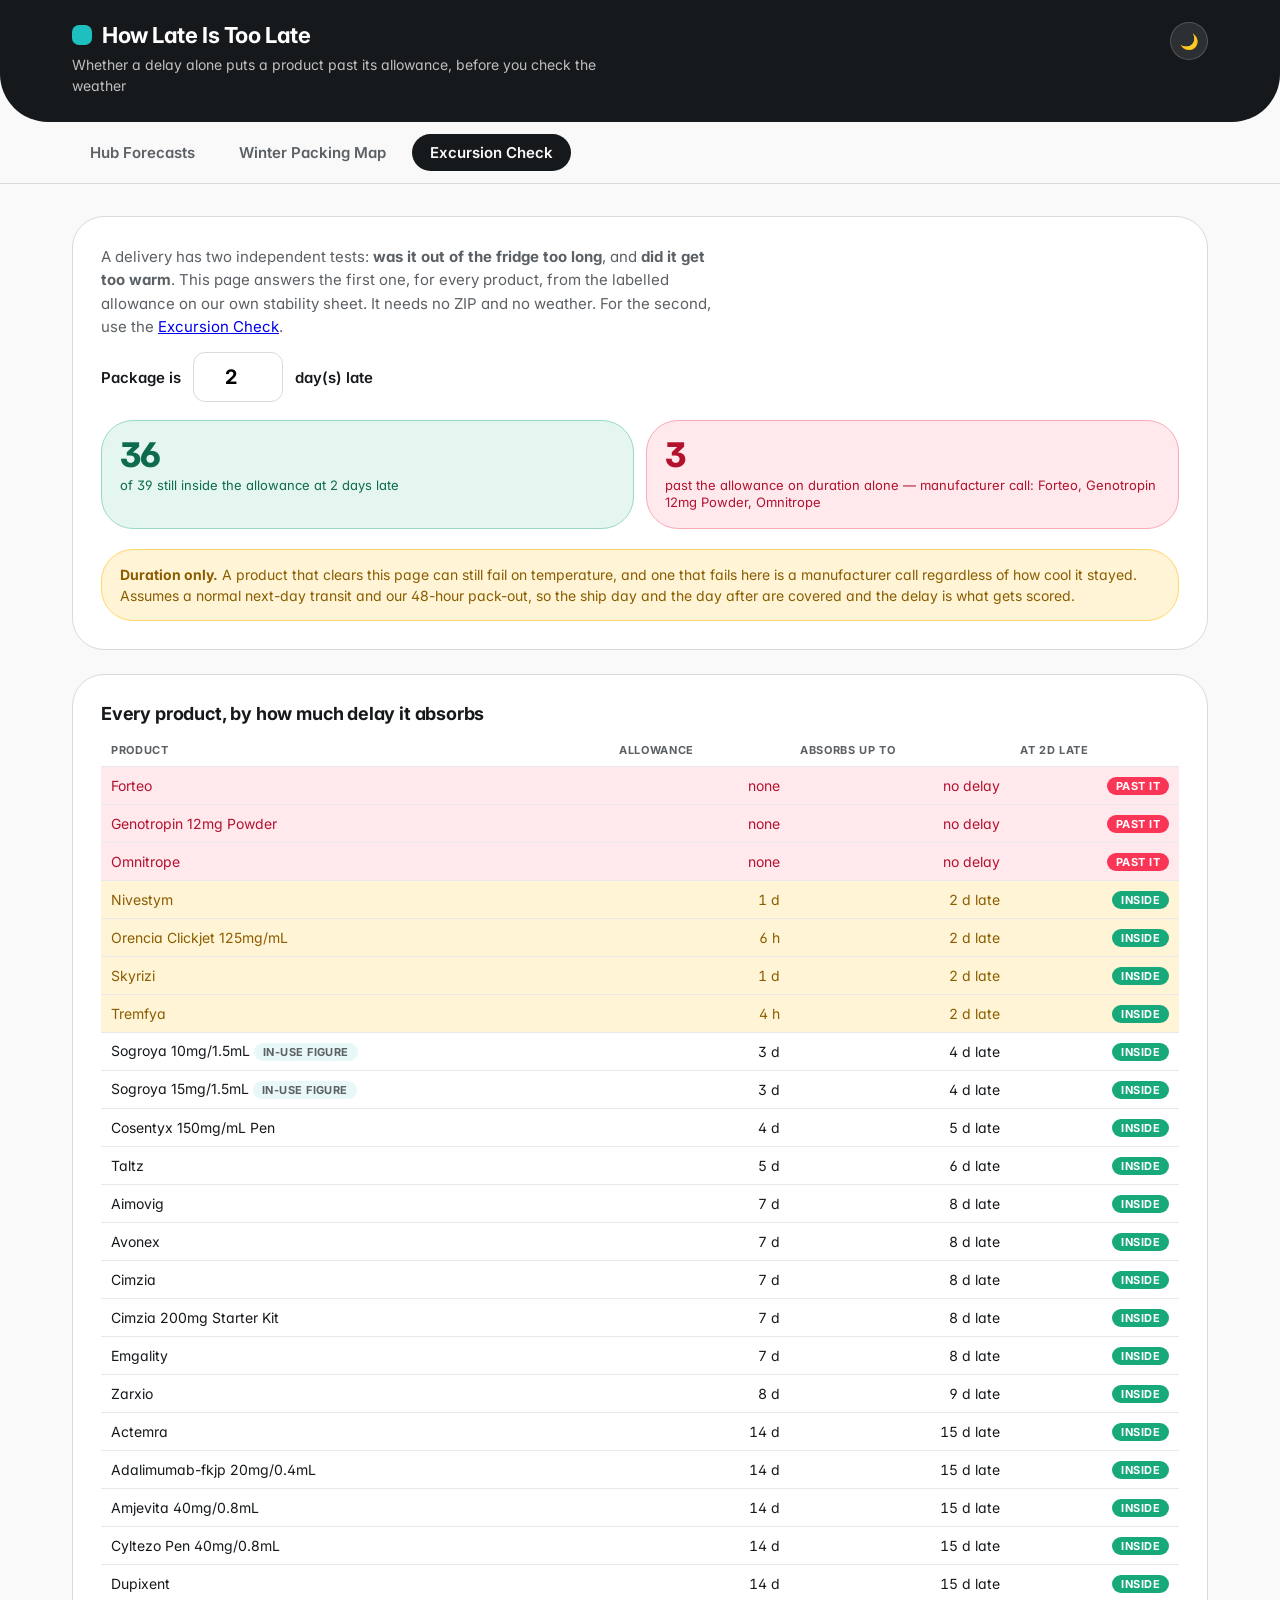
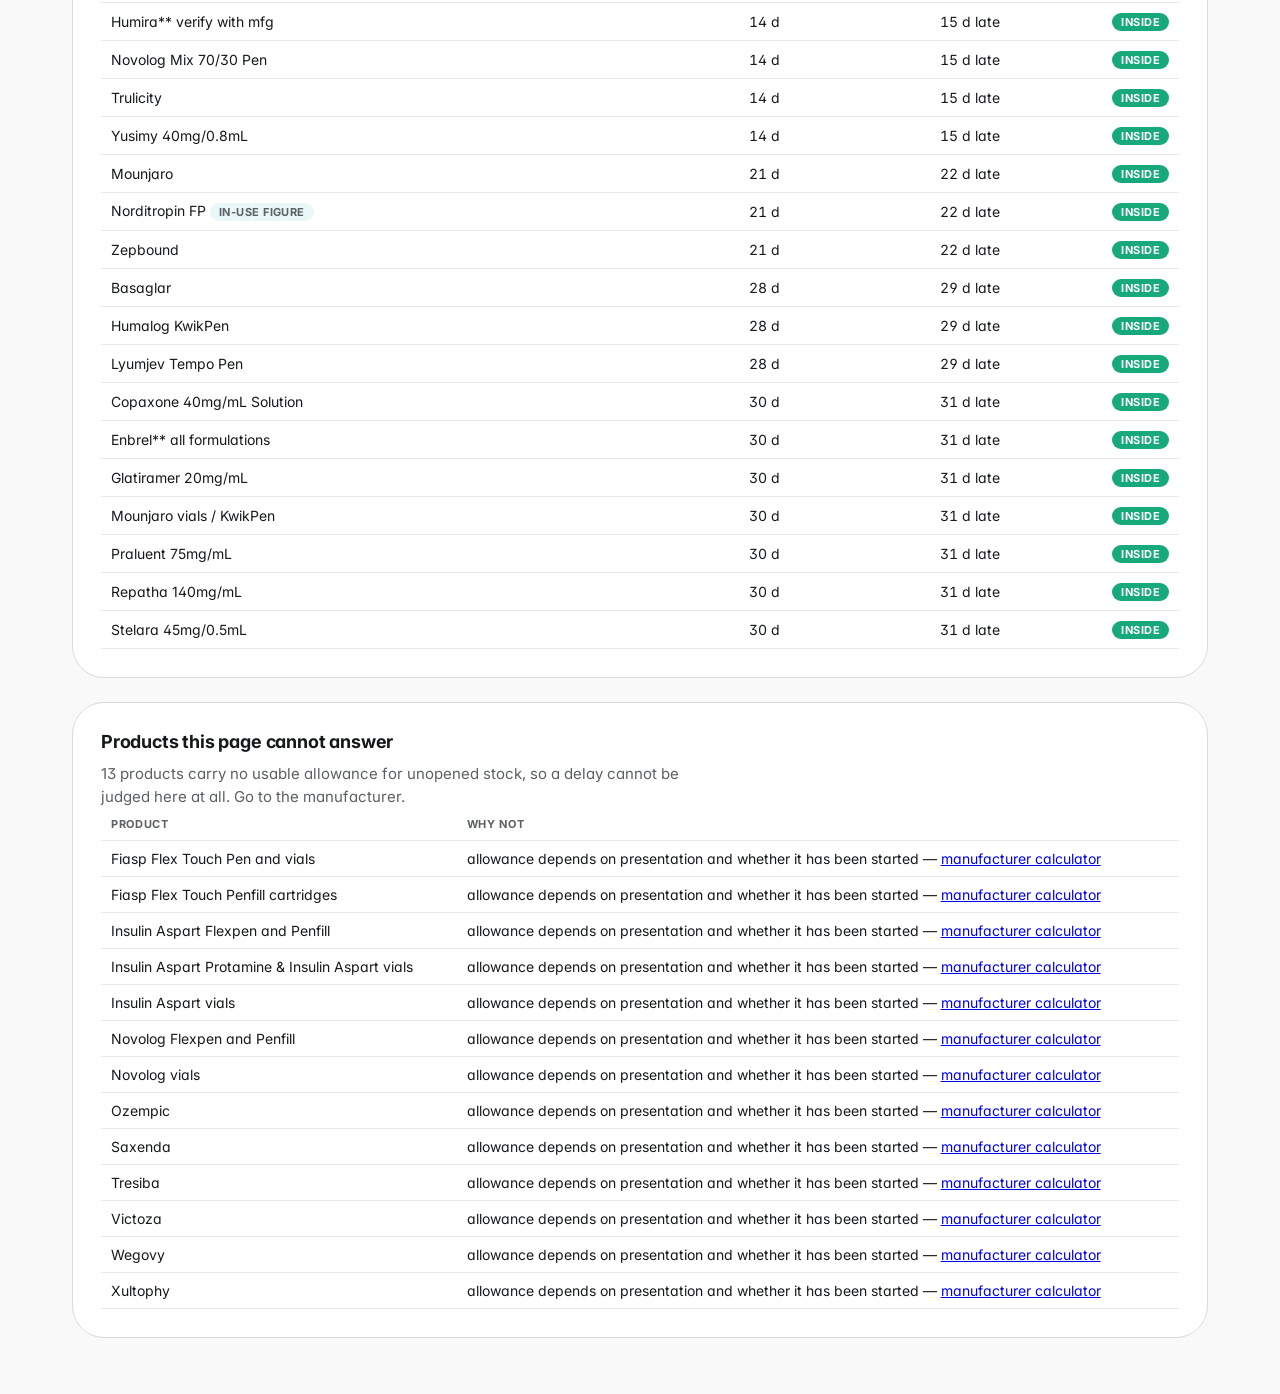
==== delay-guide.html @ e5a57cd9 "Add "How late is too late": the duration half of a delay call A delivery has two independent tests —" ====
<!DOCTYPE html>
<html lang="en">
<head>
  <meta charset="UTF-8" />
  <meta name="viewport" content="width=device-width, initial-scale=1.0" />
  <title>How Late Is Too Late — Prescription Mart</title>
  <link rel="manifest" href="manifest.json" />
  <meta name="theme-color" content="#1B4F8A" />
  <link rel="icon" href="icon.svg" type="image/svg+xml" />
  <link rel="apple-touch-icon" href="icon.svg" />
  <meta name="apple-mobile-web-app-capable" content="yes" />
  <meta name="apple-mobile-web-app-status-bar-style" content="black-translucent" />
  <meta name="apple-mobile-web-app-title" content="Ship Weather" />
  <title>How Late Is Too Late — Prescription Mart</title>
  <link rel="preconnect" href="https://fonts.googleapis.com" />
  <link rel="preconnect" href="https://fonts.gstatic.com" crossorigin />
  <link href="https://fonts.googleapis.com/css2?family=Inter:wght@400;600;700&display=swap" rel="stylesheet" />
  <style>
    /* ---- design tokens -------------------------------------------------
       Palette: Surfshark-derived. Teal = identity, coral = the one primary
       action per view, gold = advisory/urgency. Neutrals carry the rest.
       No drop shadows: elevation comes from surface contrast + hairlines. */
    :root {
      /* brand */
      --teal: #1ebfbf;        /* mark, icons, accents on dark */
      --coral: #fa3556;       /* primary action, highest severity */
      --coral-deep: #d81f3f;
      --gold: #ffc200;        /* advisory / urgency strips */
      --ink: #16191c;
      --abyss: #1e2327;

      --font-sans: 'Inter', ui-sans-serif, system-ui, -apple-system, BlinkMacSystemFont, "Segoe UI", Roboto, sans-serif;

      --bg: #f9f9f9;
      --surface: #ffffff;
      --surface-2: #f1f3f3;
      --inset: #e8f7f8;
      --border: #dadadd;
      --border-2: #e9e9ec;
      --text: #16191c;
      --text-muted: #5b6065;
      --text-faint: #767c81;
      --brand: #0b6e6e;       /* teal dark enough for text/links */
      --brand-strong: #095a5a;
      --header-bg: #16191c;
      --header-fg: #ffffff;
      --header-sub: rgba(255,255,255,.72);
      --on-accent: #ffffff;
      --shadow: none;
      --radius: 12px;         /* buttons, inputs */
      --radius-lg: 32px;      /* cards */
      --radius-panel: 48px;   /* the dark hero panel */
      --radius-pill: 96px;
      /* risk palette, retuned onto coral / gold / teal-green */
      --high-bg: #ffe9ed; --high-fg: #b3122f; --high-bd: #f9aab7; --high-dot: #fa3556;
      --med-bg: #fff4d6;  --med-fg: #8a5d00;  --med-bd: #ffd766;  --med-dot: #ffc200;
      --bl-bg: #fffbe8;   --bl-fg: #7d6a1f;   --bl-bd: #e8d894;   --bl-dot: #e3c84d;
      --low-bg: #e4f6ef;  --low-fg: #0d6b4f;  --low-bd: #9ad9c2;  --low-dot: #18a97b;
      --info-bg: #e8f7f8; --info-fg: #0b6e6e; --info-bd: #a5e0e0;
      /* winter map fills */
      --map-standard: #d7f0e4; --map-pack: #ffd3dc; --map-severe: #fa3556; --map-exception: #ffeeb8;
      --map-dot-pack: #d81f3f; --map-dot-severe: #7d0f22; --map-dot-pocket: #c88a00;
    }
    /* dark theme: follow system unless the user forces light; explicit toggle wins */
    @media (prefers-color-scheme: dark) {
      :root:not([data-theme="light"]) {
        --bg: #121517; --surface: #1e2327; --surface-2: #262c31; --inset: #16282a;
        --border: #333a40; --border-2: #2a3136;
        --text: #eceef0; --text-muted: #a8aeb4; --text-faint: #8d949a;
        --brand: #2fd4d4; --brand-strong: #5fe0e0;
        --header-bg: #0c0e10; --header-fg: #ffffff; --header-sub: rgba(255,255,255,.66);
        --high-bg: #3d1620; --high-fg: #ff9dac; --high-bd: #6e2734; --high-dot: #fa3556;
        --med-bg: #382c12;  --med-fg: #ffd070;  --med-bd: #6b5420; --med-dot: #ffc200;
        --bl-bg: #32301a;   --bl-fg: #e5d38a;   --bl-bd: #5d5527;  --bl-dot: #e3c84d;
        --low-bg: #10302a;  --low-fg: #7fd9b8;  --low-bd: #245349; --low-dot: #18a97b;
        --info-bg: #10292b; --info-fg: #7fdcdc; --info-bd: #27545a;
        --map-standard: #1b4438; --map-pack: #5a1f2b; --map-severe: #c9203f; --map-exception: #4a3c14;
        --map-dot-pack: #fa3556; --map-dot-severe: #ff8fa1; --map-dot-pocket: #ffc200;
      }
    }
    :root[data-theme="dark"] {
      --bg: #121517; --surface: #1e2327; --surface-2: #262c31; --inset: #16282a;
      --border: #333a40; --border-2: #2a3136;
      --text: #eceef0; --text-muted: #a8aeb4; --text-faint: #8d949a;
      --brand: #2fd4d4; --brand-strong: #5fe0e0;
      --header-bg: #0c0e10; --header-fg: #ffffff; --header-sub: rgba(255,255,255,.66);
      --high-bg: #3d1620; --high-fg: #ff9dac; --high-bd: #6e2734; --high-dot: #fa3556;
      --med-bg: #382c12;  --med-fg: #ffd070;  --med-bd: #6b5420; --med-dot: #ffc200;
      --bl-bg: #32301a;   --bl-fg: #e5d38a;   --bl-bd: #5d5527;  --bl-dot: #e3c84d;
      --low-bg: #10302a;  --low-fg: #7fd9b8;  --low-bd: #245349; --low-dot: #18a97b;
      --info-bg: #10292b; --info-fg: #7fdcdc; --info-bd: #27545a;
      --map-standard: #1b4438; --map-pack: #5a1f2b; --map-severe: #c9203f; --map-exception: #4a3c14;
      --map-dot-pack: #fa3556; --map-dot-severe: #ff8fa1; --map-dot-pocket: #ffc200;
    }

    * { box-sizing: border-box; margin: 0; padding: 0; }
    body { font-family: -apple-system, BlinkMacSystemFont, "Segoe UI", sans-serif; background: var(--bg); color: var(--text); min-height: 100vh; -webkit-font-smoothing: antialiased; transition: background .2s, color .2s; }
    .header { background: var(--header-bg); color: var(--header-fg); padding: 1.1rem 2rem; display: flex; align-items: center; justify-content: space-between; flex-wrap: wrap; gap: 8px; }
    .header .h1 { font-size: 18px; font-weight: 600; letter-spacing: -.01em; }
    .header .sub { font-size: 13px; opacity: 0.78; margin-top: 2px; }
    .header-right { display: flex; align-items: center; gap: 14px; }
    .header .updated { font-size: 12px; opacity: 0.72; }
    .theme-toggle { background: rgba(255,255,255,.12); border: 1px solid rgba(255,255,255,.22); color: var(--header-fg); width: 34px; height: 34px; border-radius: 8px; cursor: pointer; font-size: 15px; line-height: 1; display: inline-flex; align-items: center; justify-content: center; }
    .theme-toggle:hover { background: rgba(255,255,255,.2); }
    .today-banner { background: var(--surface); border-bottom: 1px solid var(--border); padding: 1.25rem 2rem; text-align: center; }
    .today-day { font-size: 32px; font-weight: 650; color: var(--brand); line-height: 1.1; letter-spacing: -.02em; }
    .today-date { font-size: 15px; color: var(--text-muted); margin-top: 3px; }
    .tabs { background: var(--surface); border-bottom: 1px solid var(--border); padding: 0 2rem; }
    .tabs-inner { max-width: 1100px; margin: 0 auto; display: flex; gap: 4px; }
    .tab { padding: 13px 18px; font-size: 14px; font-weight: 500; color: var(--text-muted); border-bottom: 3px solid transparent; text-decoration: none; }
    .tab:hover { color: var(--text); }
    .tab.active { color: var(--brand); border-bottom-color: var(--brand); }
    .container { max-width: 1100px; margin: 0 auto; padding: 1.5rem; }
    .card { background: var(--surface); border: 1px solid var(--border); border-radius: var(--radius-lg); padding: 1.25rem; margin-bottom: 1.5rem; box-shadow: var(--shadow); }
    
    .grid-2 { display: grid; grid-template-columns: 1fr 1fr; gap: 16px; }
    @media (max-width: 800px) { .grid-2 { grid-template-columns: 1fr; } }
    label.lbl { display: block; font-size: 12px; font-weight: 600; color: var(--text-muted); margin: 10px 0 4px; }
    select, input[type=text], input[type=date] { width: 100%; padding: 9px 12px; font-size: 14px; border: 1px solid var(--border); border-radius: 8px; background: var(--surface); color: var(--text); }
    .btn { background: var(--surface); border: 1px solid var(--border); border-radius: 8px; padding: 9px 16px; font-size: 13px; cursor: pointer; color: var(--text); display: inline-flex; align-items: center; gap: 6px; }
    .btn:hover { background: var(--surface-2); }
    .btn-primary { background: var(--brand); color: var(--on-accent); border-color: var(--brand); }
    .btn-primary:hover { background: var(--brand-strong); }
    .section-label { font-size: 11px; font-weight: 600; color: var(--text-faint); text-transform: uppercase; letter-spacing: 0.06em; margin-bottom: 12px; }
    .drug-facts { display: grid; grid-template-columns: 1fr 1fr; gap: 10px 16px; margin-top: 12px; font-size: 13px; }
    .drug-facts .k { font-size: 11px; color: var(--text-faint); text-transform: uppercase; letter-spacing: .05em; }
    .drug-facts .v { font-weight: 600; margin-top: 2px; }
    .note { font-size: 12px; color: var(--text-muted); line-height: 1.5; }
    .banner { border-radius: var(--radius); padding: 10px 14px; font-size: 13px; margin-bottom: 12px; border: 1px solid var(--border); }
    .banner.warn { background: #FFF3D6; border-color: #FFCC80; color: #7A4B00; }
    .banner.bad { background: #FFCDD2; border-color: #EF9A9A; color: #7F0000; }
    .banner.ok { background: #DCEDC8; border-color: #C5E1A5; color: #33691E; }
    .banner.info { background: var(--surface-2); color: var(--text-muted); }
    .verdict { font-size: 20px; font-weight: 700; letter-spacing: -.01em; margin-bottom: 4px; }
    table.days { width: 100%; border-collapse: collapse; font-size: 13px; margin-top: 12px; }
    table.days th, table.days td { text-align: left; padding: 8px 10px; border-bottom: 1px solid var(--border-2); }
    table.days th { font-size: 11px; color: var(--text-faint); text-transform: uppercase; letter-spacing: .05em; font-weight: 600; }
    td.hot { color: #B71C1C; font-weight: 600; }
    td.cold { color: #0D47A1; font-weight: 600; }
    .status { font-size: 13px; color: var(--text-muted); margin-top: 8px; min-height: 18px; }
    .chip { display: inline-block; margin: 2px 2px 0 0; padding: 2px 9px; border-radius: 999px; border: 1px solid var(--border); background: var(--surface); color: var(--brand); font-size: 12px; cursor: pointer; }
    .chip:hover { background: var(--surface-2); }
    .copy-status { font-size: 12px; color: var(--low-fg); margin-top: 8px; height: 16px; }
    .pack-btns { display: grid; grid-template-columns: repeat(2, 1fr); gap: 8px; margin-top: 6px; }
    .pack-btn { text-align: left; padding: 12px 14px; border: 2px solid var(--border); border-radius: 10px; background: var(--surface); color: var(--text); cursor: pointer; font-size: 14px; line-height: 1.3; }
    .pack-btn .sub { display: block; font-size: 12px; color: var(--text-muted); margin-top: 2px; }
    .pack-btn:hover { background: var(--surface-2); }
    .pack-btn.active { border-color: var(--brand); background: var(--info-bg, var(--surface-2)); }
    .flag-row { display: flex; align-items: flex-start; gap: 8px; margin-top: 12px; font-size: 13px; }
    .flag-row input { margin-top: 3px; width: auto; }
    .verdict-card { border-radius: var(--radius-lg); padding: 20px 22px; border: 1px solid var(--border); }
    .verdict-card.ok { background: #DCEDC8; border-color: #C5E1A5; color: #1B5E20; }
    .verdict-card.call { background: #FFF3D6; border-color: #FFCC80; color: #7A4B00; }
    .verdict-card.replace { background: #FFCDD2; border-color: #EF9A9A; color: #7F0000; }
    .verdict-card.wait { background: var(--surface-2); color: var(--text-muted); }
    .verdict-big { font-size: 28px; font-weight: 800; letter-spacing: -.02em; line-height: 1.1; }
    .verdict-why { font-size: 15px; margin-top: 8px; line-height: 1.45; }
    .verdict-tell { font-size: 14px; margin-top: 12px; padding-top: 10px; border-top: 1px solid rgba(0,0,0,.12); }
    .verdict-tell b { text-transform: uppercase; font-size: 11px; letter-spacing: .06em; opacity: .8; display: block; margin-bottom: 2px; }
    .verdict-list { margin: 4px 0 0; padding-left: 18px; font-size: 14px; }
    .verdict-list li { margin: 5px 0; line-height: 1.4; }
    .verdict-list li strong { font-weight: 700; }
    .lean { display: inline-block; font-size: 11px; font-weight: 700; letter-spacing: .04em; text-transform: uppercase; padding: 1px 7px; border-radius: 999px; margin-left: 4px; vertical-align: 1px; white-space: nowrap; }
    .lean.keep { background: #C5E1A5; color: #1B5E20; }
    .lean.replace { background: #EF9A9A; color: #7F0000; }
    details.more { margin-top: 12px; }
    details.more summary { cursor: pointer; font-size: 13px; color: var(--brand); }
    .allow-line { font-size: 14px; margin-top: 10px; line-height: 1.4; }
    .allow-line b { font-weight: 700; }

    .basis h2 { font-size: 17px; margin: 26px 0 8px; letter-spacing: -.01em; }
    .basis h2:first-child { margin-top: 0; }
    .basis p, .basis li { font-size: 14px; line-height: 1.5; }
    .basis ul { padding-left: 20px; margin: 6px 0; }
    .basis li { margin: 5px 0; }
    .basis .rule { font-size: 15px; line-height: 1.6; border-left: 5px solid var(--teal); padding: 16px 20px; background: var(--surface-2); border-radius: 0 var(--radius-lg) var(--radius-lg) 0; margin: 12px 0; }
    .basis .rule b.t { display: block; font-size: 14px; margin-bottom: 4px; }
    .basis .ref { font-size: 13px; color: var(--text-muted); }
    .basis a { color: var(--brand); }
    .basis .ref a { color: var(--brand); }
    .basis .caveat { background: var(--med-bg); border: 1px solid var(--med-bd); color: var(--med-fg); border-radius: var(--radius); padding: 10px 14px; font-size: 13px; }
    .basis ol.refs { padding-left: 22px; }
    .basis ol.refs li { font-size: 13px; margin: 7px 0; }
    .basis .tag { display: inline-block; font-size: 11px; font-weight: 700; letter-spacing: .05em; text-transform: uppercase; padding: 1px 6px; border-radius: 999px; background: var(--inset); color: var(--text-muted); margin-left: 4px; vertical-align: 1px; }
    .basis table { width: 100%; border-collapse: collapse; font-size: 13px; }
    .basis th, .basis td { text-align: left; padding: 7px 8px; border-bottom: 1px solid var(--border-2); vertical-align: top; }
    .basis th { font-size: 11px; text-transform: uppercase; letter-spacing: .05em; color: var(--text-muted); }

    /* ---- component layer ------------------------------------------------
       Inter throughout, dark rounded hero panel, pill nav, 32px cards with
       hairline borders and no shadow, 12px buttons with a single coral CTA. */
    body { font-family: var(--font-sans); font-feature-settings: "cv11", "ss01"; }

    /* header + day banner read as one full-bleed dark panel */
    .header { padding: 22px 32px 14px; align-items: flex-start; }
    .header .h1 { font-size: 22px; font-weight: 700; letter-spacing: -.02em; display: flex; align-items: center; gap: 10px; }
    .header .h1::before { content: ''; width: 20px; height: 20px; border-radius: 7px; background: var(--teal); flex: none; }
    .header .sub { font-size: 14px; line-height: 1.5; color: var(--header-sub); opacity: 1; margin-top: 6px; max-width: 64ch; }
    .header .updated { font-size: 13px; color: var(--header-sub); opacity: 1; }
    .header-right { gap: 12px; }
    .header--solo { border-radius: 0 0 var(--radius-panel) var(--radius-panel); padding-bottom: 26px; }
    .theme-toggle { width: 38px; height: 38px; border-radius: var(--radius-pill); background: rgba(255,255,255,.1); border-color: rgba(255,255,255,.18); }

    .today-banner { background: var(--header-bg); border-bottom: none; text-align: left;
      padding: 2px 32px 26px; border-radius: 0 0 var(--radius-panel) var(--radius-panel); }
    .today-day { font-size: 44px; font-weight: 700; letter-spacing: -1.2px; line-height: 1.07; color: var(--teal); }
    .today-date { font-size: 16px; color: var(--header-sub); margin-top: 2px; }

    /* pill navigation on the canvas */
    .tabs { background: transparent; border-bottom: 1px solid var(--border); padding: 0 32px; }
    .tabs-inner { gap: 8px; padding: 12px 0; }
    .tab { border-bottom: none; border-radius: var(--radius-pill); padding: 9px 18px; font-size: 15px; font-weight: 600; }
    .tab:hover { background: var(--surface-2); color: var(--text); }
    .tab.active { background: var(--text); color: var(--bg); }

    /* one 1200px grid: the dark panel is full-bleed but its content lines up
       with the tabs and the cards below it at every viewport width */
    :root { --page-max: 1200px; --gutter: 32px; }
    .header, .today-banner, .tabs { padding-left: max(var(--gutter), calc((100% - var(--page-max)) / 2 + var(--gutter)));
      padding-right: max(var(--gutter), calc((100% - var(--page-max)) / 2 + var(--gutter))); }
    .container { max-width: var(--page-max); padding: var(--gutter); }
    .tabs-inner { max-width: none; }

    /* surfaces: contrast + hairline, never shadow */
    .card { border-radius: var(--radius-lg); padding: 28px; box-shadow: none; }
    .card--muted { background: var(--surface-2); }
    .hero { border-radius: var(--radius-lg); padding: 28px 32px; box-shadow: none; border-left-width: 6px; }
    .hero-eyebrow { font-size: 12px; letter-spacing: .08em; }
    .rec-action { font-size: 32px; font-weight: 700; letter-spacing: -.02em; line-height: 1.2; }
    .rec-text { font-size: 15px; line-height: 1.7; }
    .card-title { font-size: 17px; font-weight: 700; letter-spacing: -.01em; }
    .card-sub, .section-label { font-size: 12px; }
    .section-label { letter-spacing: .08em; }

    /* buttons: dark fill by default, exactly one coral CTA per view */
    .btn { border-radius: var(--radius); padding: 12px 22px; font-size: 15px; font-weight: 600; }
    .btn:hover { background: var(--surface-2); }
    .btn-primary { background: var(--text); color: var(--bg); border-color: var(--text); }
    .btn-primary:hover { background: var(--text); opacity: .88; }
    .btn-cta { background: var(--coral); color: #fff; border-color: var(--coral); }
    .btn-cta:hover { background: var(--coral-deep); border-color: var(--coral-deep); }

    .badge { border-radius: var(--radius-pill); padding: 5px 14px; font-size: 13px; font-weight: 600; }
    .alert-bar { border-radius: var(--radius-lg); padding: 14px 22px; font-size: 15px; }

    input, select, textarea { border-radius: var(--radius); border: 1px solid var(--border); font-family: inherit; font-size: 16px; }
    input:not([type=checkbox]), select { padding: 12px 14px; }
    input:focus, select:focus, textarea:focus { outline: 2px solid var(--brand); outline-offset: 1px; border-color: var(--brand); }

    @media (max-width: 600px) {
      .header { padding: 18px 20px 12px; }
      .header--solo { padding-bottom: 22px; }
      .today-banner { padding: 2px 20px 22px; border-radius: 0 0 var(--radius-lg) var(--radius-lg); }
      .header--solo { border-radius: 0 0 var(--radius-lg) var(--radius-lg); }
      .today-day { font-size: 32px; letter-spacing: -.8px; }
      :root { --gutter: 20px; }
      .container { padding: 20px; }
      .card { padding: 20px; }
      .hero { padding: 22px 20px; }
      .rec-action { font-size: 26px; }
      .basis .rule { padding: 14px 16px; }
      .basis h2 { font-size: 19px; }
    }

    .dg h2 { font-size: 18px; margin: 28px 0 10px; letter-spacing: -.01em; }
    .dg h2:first-child { margin-top: 0; }
    .dg p, .dg li { font-size: 15px; line-height: 1.55; }
    .dg .lede { color: var(--text-muted); max-width: 70ch; }
    .ask { display: flex; align-items: center; gap: 12px; flex-wrap: wrap; margin: 4px 0 18px; }
    .ask label { font-size: 15px; font-weight: 600; }
    .ask input { width: 90px; font-size: 20px; font-weight: 700; text-align: center; }
    .tally { display: grid; grid-template-columns: 1fr 1fr; gap: 12px; margin-bottom: 20px; }
    .tally > div { border-radius: var(--radius-lg); padding: 16px 18px; border: 1px solid var(--border); }
    .tally .n { font-size: 34px; font-weight: 800; line-height: 1.05; letter-spacing: -.02em; }
    .tally .lbl { font-size: 13px; margin-top: 4px; line-height: 1.35; }
    .tally .good { background: var(--low-bg); border-color: var(--low-bd); color: var(--low-fg); }
    .tally .bad  { background: var(--high-bg); border-color: var(--high-bd); color: var(--high-fg); }
    .dg table { width: 100%; border-collapse: collapse; font-size: 14px; }
    .dg th, .dg td { text-align: left; padding: 9px 10px; border-bottom: 1px solid var(--border-2); }
    .dg th { font-size: 11px; text-transform: uppercase; letter-spacing: .06em; color: var(--text-muted); font-weight: 700; }
    .dg td.num { text-align: right; font-variant-numeric: tabular-nums; white-space: nowrap; }
    .dg tr.over td { background: var(--high-bg); color: var(--high-fg); }
    .dg tr.edge td { background: var(--med-bg); color: var(--med-fg); }
    .pill { display: inline-block; font-size: 11px; font-weight: 700; text-transform: uppercase; letter-spacing: .04em;
      padding: 2px 9px; border-radius: var(--radius-pill); }
    .pill.no { background: var(--coral); color: #fff; }
    .pill.ok { background: var(--low-dot); color: #fff; }
    .pill.na { background: var(--inset); color: var(--text-muted); }
    .dg .caveat { background: var(--med-bg); border: 1px solid var(--med-bd); color: var(--med-fg);
      border-radius: var(--radius-lg); padding: 14px 18px; font-size: 14px; line-height: 1.5; }
    @media (max-width: 600px) { .tally { grid-template-columns: 1fr; } .dg th, .dg td { padding: 8px 6px; font-size: 13px; } }
  </style>
  <script>
    (function(){ try { var t = localStorage.getItem('theme'); if (t === 'dark' || t === 'light') document.documentElement.setAttribute('data-theme', t); } catch(e){} })();
  </script>
</head>
<body>

<div class="header header--solo">
  <div>
    <div class="h1">How Late Is Too Late</div>
    <div class="sub">Whether a delay alone puts a product past its allowance, before you check the weather</div>
  </div>
  <div class="header-right">
    <button class="theme-toggle" id="theme-toggle" onclick="toggleTheme()" title="Toggle light/dark" aria-label="Toggle light/dark theme">&#127769;</button>
  </div>
</div>

<div class="tabs">
  <div class="tabs-inner">
    <a href="index.html" class="tab">Hub Forecasts</a>
    <a href="winter-pack.html" class="tab">Winter Packing Map</a>
    <a href="excursion.html" class="tab active">Excursion Check</a>
  </div>
</div>

<div class="container dg">

  <div class="card">
    <p class="lede" style="margin-bottom:14px;">A delivery has two independent tests: <strong>was it out of the fridge
    too long</strong>, and <strong>did it get too warm</strong>. This page answers the first one, for every product,
    from the labelled allowance on our own stability sheet. It needs no ZIP and no weather.
    For the second, use the <a href="excursion.html">Excursion Check</a>.</p>

    <div class="ask">
      <label for="late">Package is</label>
      <input id="late" type="number" min="0" max="60" value="2" oninput="render()" />
      <label for="late">day(s) late</label>
    </div>

    <div class="tally">
      <div class="good"><div class="n" id="n-ok">—</div><div class="lbl" id="l-ok">still inside the allowance on duration</div></div>
      <div class="bad"><div class="n" id="n-bad">—</div><div class="lbl" id="l-bad">past the allowance on duration alone</div></div>
    </div>

    <div class="caveat"><strong>Duration only.</strong> A product that clears this page can still fail on
    temperature, and one that fails here is a manufacturer call regardless of how cool it stayed. Assumes a
    normal next-day transit and our 48-hour pack-out, so the ship day and the day after are covered and the
    delay is what gets scored.</div>
  </div>

  <div class="card" style="margin-top:16px;">
    <h2>Every product, by how much delay it absorbs</h2>
    <table id="tbl"><tbody></tbody></table>
  </div>

  <div class="card" style="margin-top:16px;">
    <h2>Products this page cannot answer</h2>
    <p class="lede" id="unknown-note"></p>
    <table id="tbl-unknown"><tbody></tbody></table>
  </div>

</div>

<script>
const PACKOUT_RATING_HOURS = 48;
// Next-day air, so a package N days late spends N+1 days in transit. The
// pack-out covers the ship day and the day after, leaving N-1 days scored
// against the allowance. It is inside the allowance while N-1 <= allowance,
// i.e. up to allowance + 1 days late.
const NORMAL_TRANSIT_DAYS = 1;
function allowanceDays(d) {
  const h = d.allowanceHours;
  return h == null ? null : Math.max(1, Math.ceil(h / 24));
}
function maxDaysLate(d) {
  if (d.noExcursion) return 0;
  const a = allowanceDays(d);
  return a == null ? null : a + 1;
}
function allowanceLabel(d) {
  if (d.noExcursion) return 'none';
  const h = d.allowanceHours;
  if (h == null) return '—';
  return h < 24 ? h + ' h' : Math.round(h / 24) + ' d';
}
let DRUGS = [];

function render() {
  const late = Math.max(0, parseInt(document.getElementById('late').value, 10) || 0);
  const known = DRUGS.filter(d => d.refrigerated !== false && maxDaysLate(d) !== null);
  const unknown = DRUGS.filter(d => d.refrigerated !== false && maxDaysLate(d) === null);

  const bad = known.filter(d => late > maxDaysLate(d));
  const ok = known.filter(d => late <= maxDaysLate(d));
  document.getElementById('n-ok').textContent = ok.length;
  document.getElementById('n-bad').textContent = bad.length;
  document.getElementById('l-ok').textContent = `of ${known.length} still inside the allowance at ${late} day${late === 1 ? '' : 's'} late`;
  document.getElementById('l-bad').textContent = bad.length
    ? `past the allowance on duration alone — manufacturer call: ${bad.map(d => d.name.replace(/\*\*.*$/, '')).join(', ')}`
    : `past the allowance on duration alone`;

  const rows = known.slice().sort((a, b) => maxDaysLate(a) - maxDaysLate(b) || a.name.localeCompare(b.name));
  let html = '<tr><th>Product</th><th class="num">Allowance</th><th class="num">Absorbs up to</th><th class="num">At ' + late + 'd late</th></tr>';
  rows.forEach(d => {
    const m = maxDaysLate(d);
    const over = late > m;
    const cls = over ? 'over' : (m - late <= 1 ? 'edge' : '');
    html += `<tr class="${cls}"><td>${d.name}${d.inUseAllowance ? ' <span class="pill na">in-use figure</span>' : ''}</td>`
      + `<td class="num">${allowanceLabel(d)}</td>`
      + `<td class="num">${m === 0 ? 'no delay' : m + ' d late'}</td>`
      + `<td class="num"><span class="pill ${over ? 'no' : 'ok'}">${over ? 'past it' : 'inside'}</span></td></tr>`;
  });
  document.getElementById('tbl').innerHTML = html;

  document.getElementById('unknown-note').textContent = unknown.length
    ? `${unknown.length} products carry no usable allowance for unopened stock, so a delay cannot be judged here at all. Go to the manufacturer.`
    : 'None.';
  let uh = '<tr><th>Product</th><th>Why not</th></tr>';
  unknown.forEach(d => {
    uh += `<tr><td>${d.name}</td><td>${d.calculatorUrl
      ? `allowance depends on presentation and whether it has been started — <a href="${d.calculatorUrl}" target="_blank" rel="noopener">manufacturer calculator</a>`
      : 'no allowance duration on the sheet'}</td></tr>`;
  });
  document.getElementById('tbl-unknown').innerHTML = uh;
}

(async function boot() {
  try { const r = await fetch('data/drugs.json?_=' + Date.now()); DRUGS = await r.json(); }
  catch (e) { DRUGS = []; }
  DRUGS.sort((a, b) => a.name.localeCompare(b.name));
  render();
})();

function currentTheme() { const f = document.documentElement.getAttribute('data-theme'); if (f) return f; return (window.matchMedia && window.matchMedia('(prefers-color-scheme: dark)').matches) ? 'dark' : 'light'; }
function syncThemeIcon() { const b = document.getElementById('theme-toggle'); if (b) b.textContent = currentTheme() === 'dark' ? '\u2600\ufe0f' : '\ud83c\udf19'; }
function toggleTheme() { const n = currentTheme() === 'dark' ? 'light' : 'dark'; document.documentElement.setAttribute('data-theme', n); try { localStorage.setItem('theme', n); } catch(e) {} syncThemeIcon(); }
syncThemeIcon();
</script>
</body>
</html>
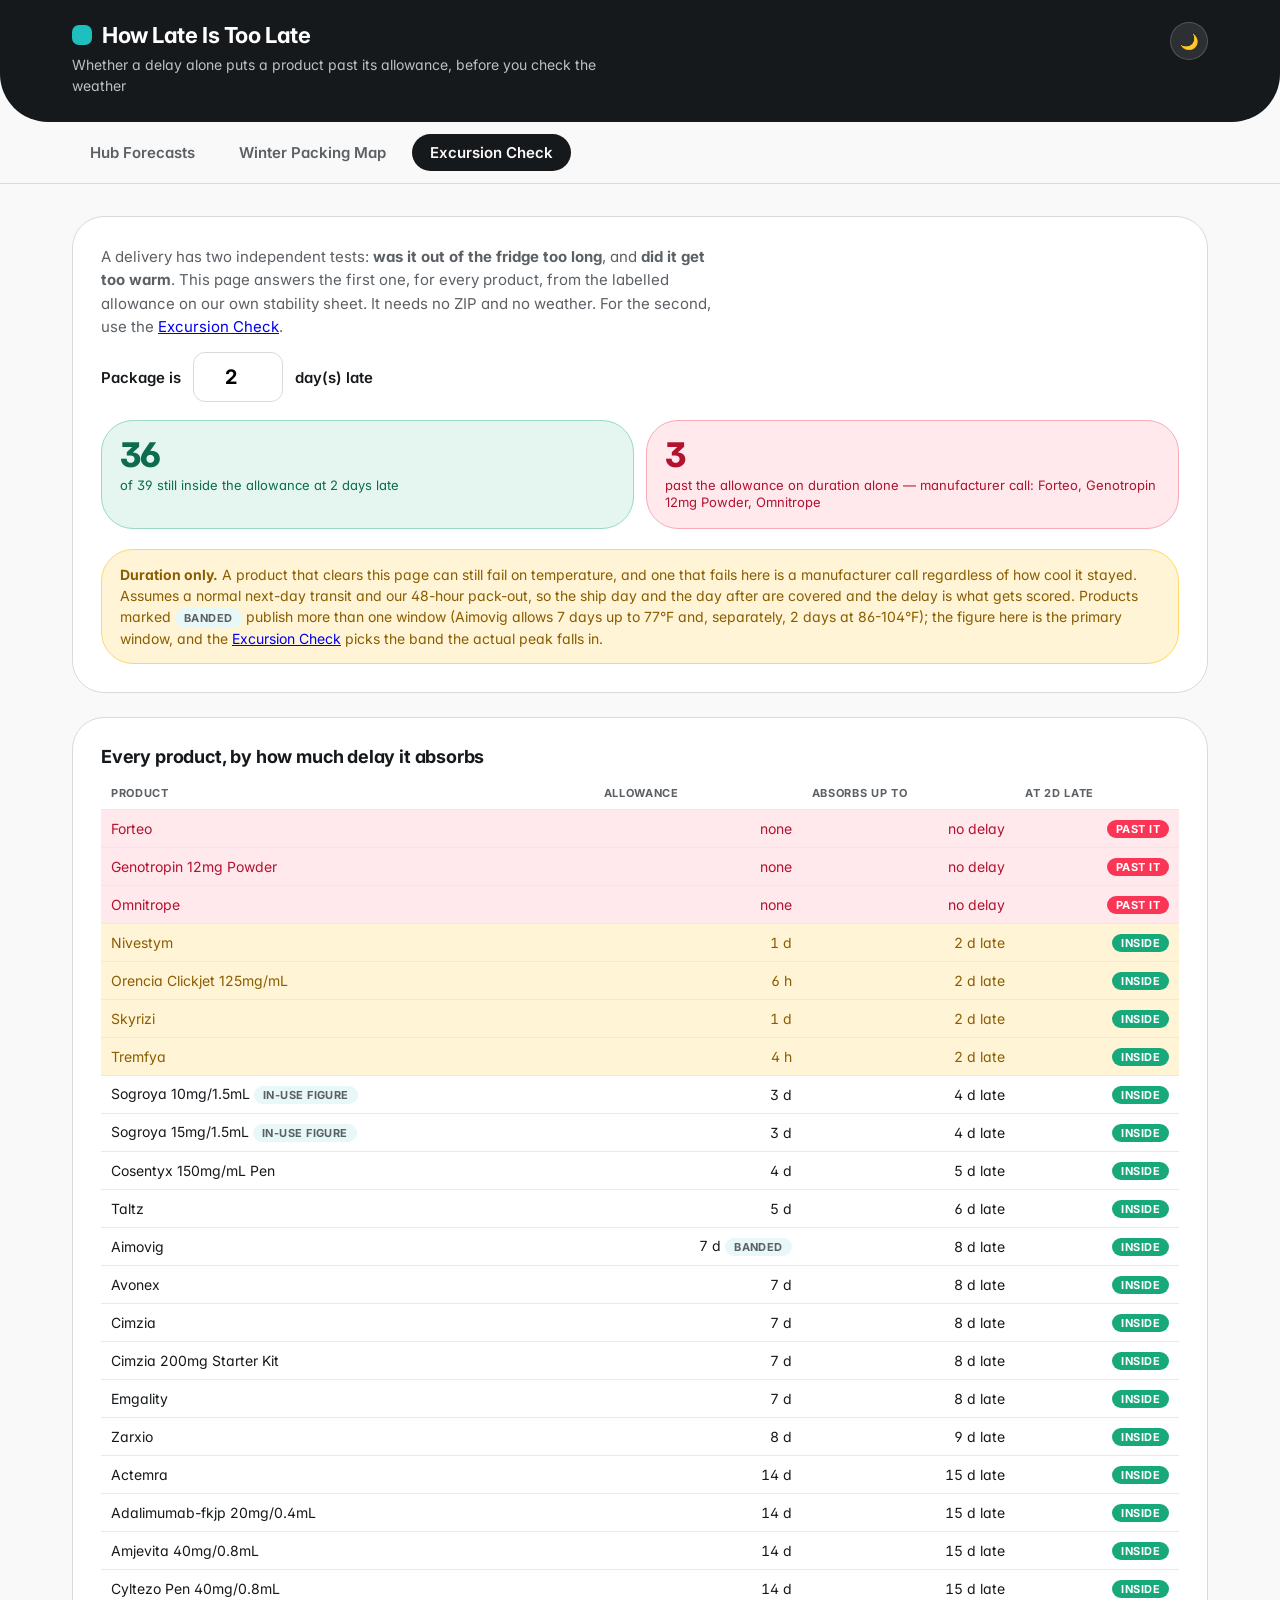
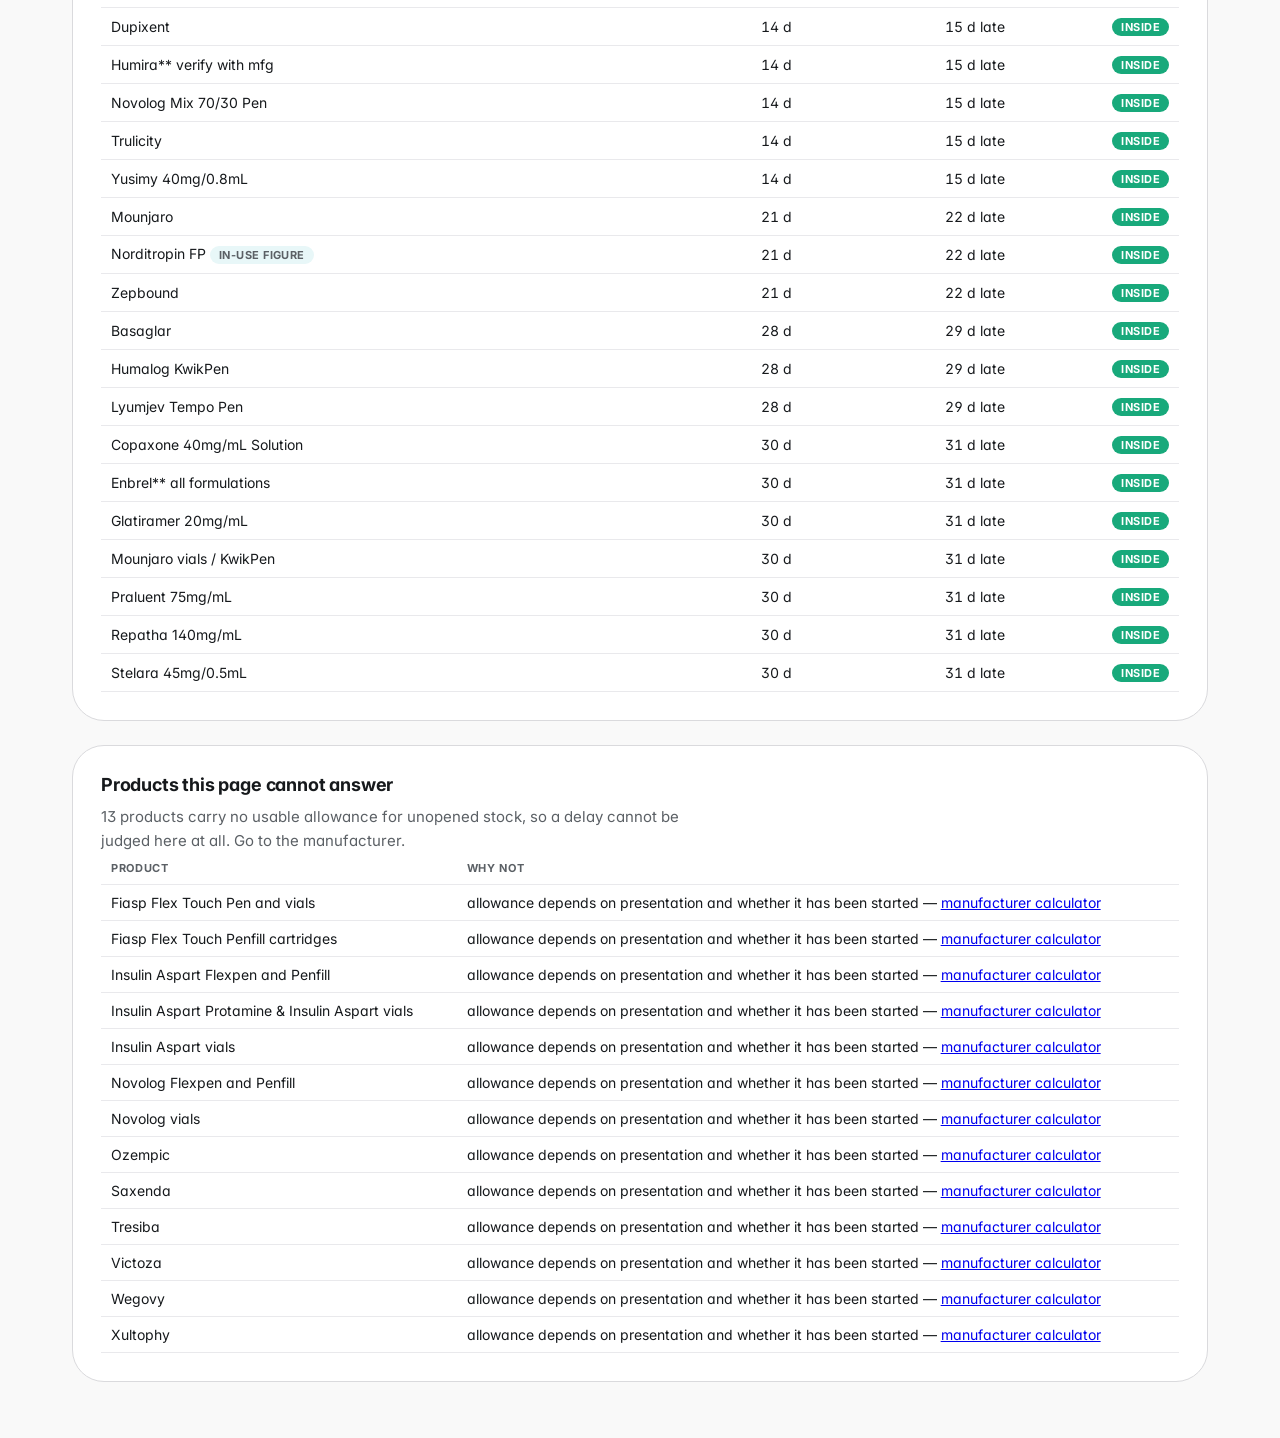
==== commit fbcf424d: "Use the published temperature windows instead of only the primary ceiling Aimovig's label carries tw" ====
--- a/delay-guide.html
+++ b/delay-guide.html
@@ -336,7 +336,10 @@
     <div class="caveat"><strong>Duration only.</strong> A product that clears this page can still fail on
     temperature, and one that fails here is a manufacturer call regardless of how cool it stayed. Assumes a
     normal next-day transit and our 48-hour pack-out, so the ship day and the day after are covered and the
-    delay is what gets scored.</div>
+    delay is what gets scored. Products marked <span class="pill na">banded</span> publish more than one
+    window (Aimovig allows 7 days up to 77&deg;F and, separately, 2 days at 86-104&deg;F); the figure here is
+    the primary window, and the <a href="excursion.html">Excursion Check</a> picks the band the actual peak
+    falls in.</div>
   </div>
 
   <div class="card" style="margin-top:16px;">
@@ -397,7 +400,7 @@
     const over = late > m;
     const cls = over ? 'over' : (m - late <= 1 ? 'edge' : '');
     html += `<tr class="${cls}"><td>${d.name}${d.inUseAllowance ? ' <span class="pill na">in-use figure</span>' : ''}</td>`
-      + `<td class="num">${allowanceLabel(d)}</td>`
+      + `<td class="num">${allowanceLabel(d)}${d.tiers ? ' <span class="pill na">banded</span>' : ''}</td>`
       + `<td class="num">${m === 0 ? 'no delay' : m + ' d late'}</td>`
       + `<td class="num"><span class="pill ${over ? 'no' : 'ok'}">${over ? 'past it' : 'inside'}</span></td></tr>`;
   });
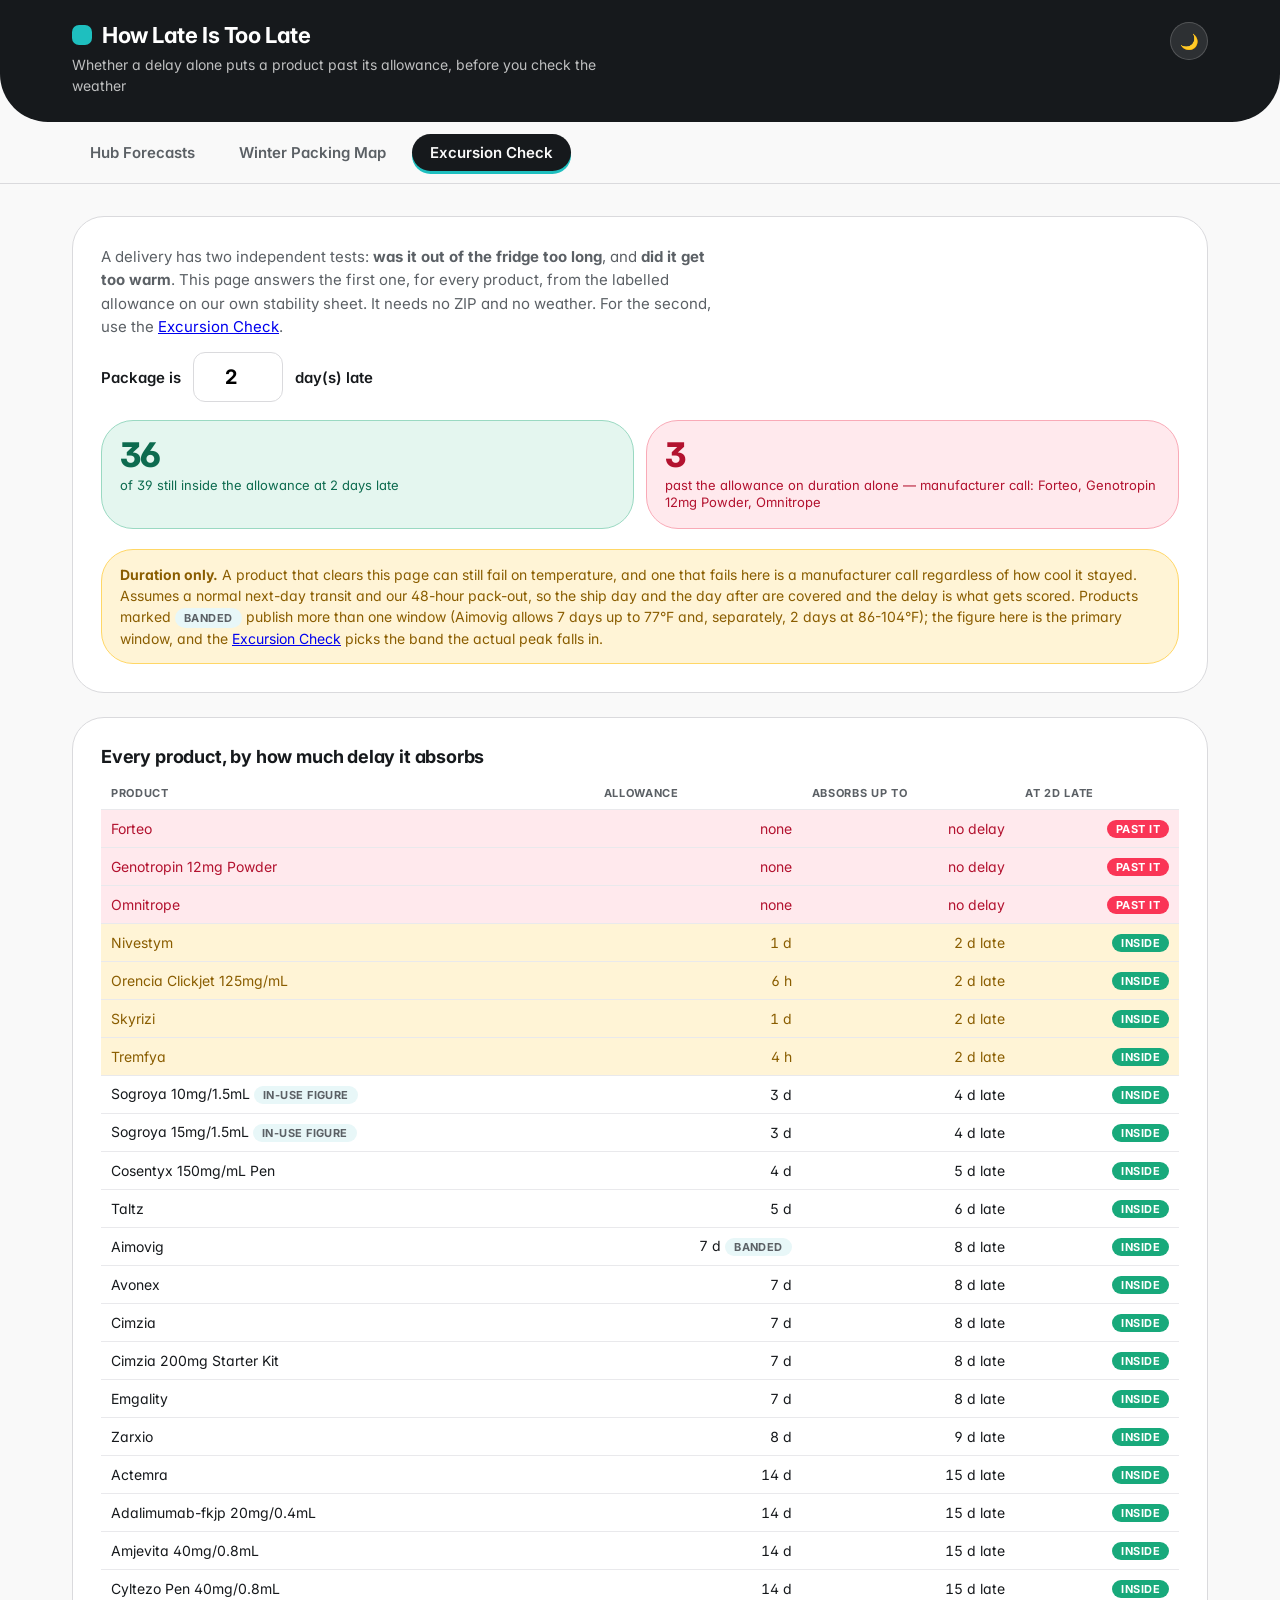
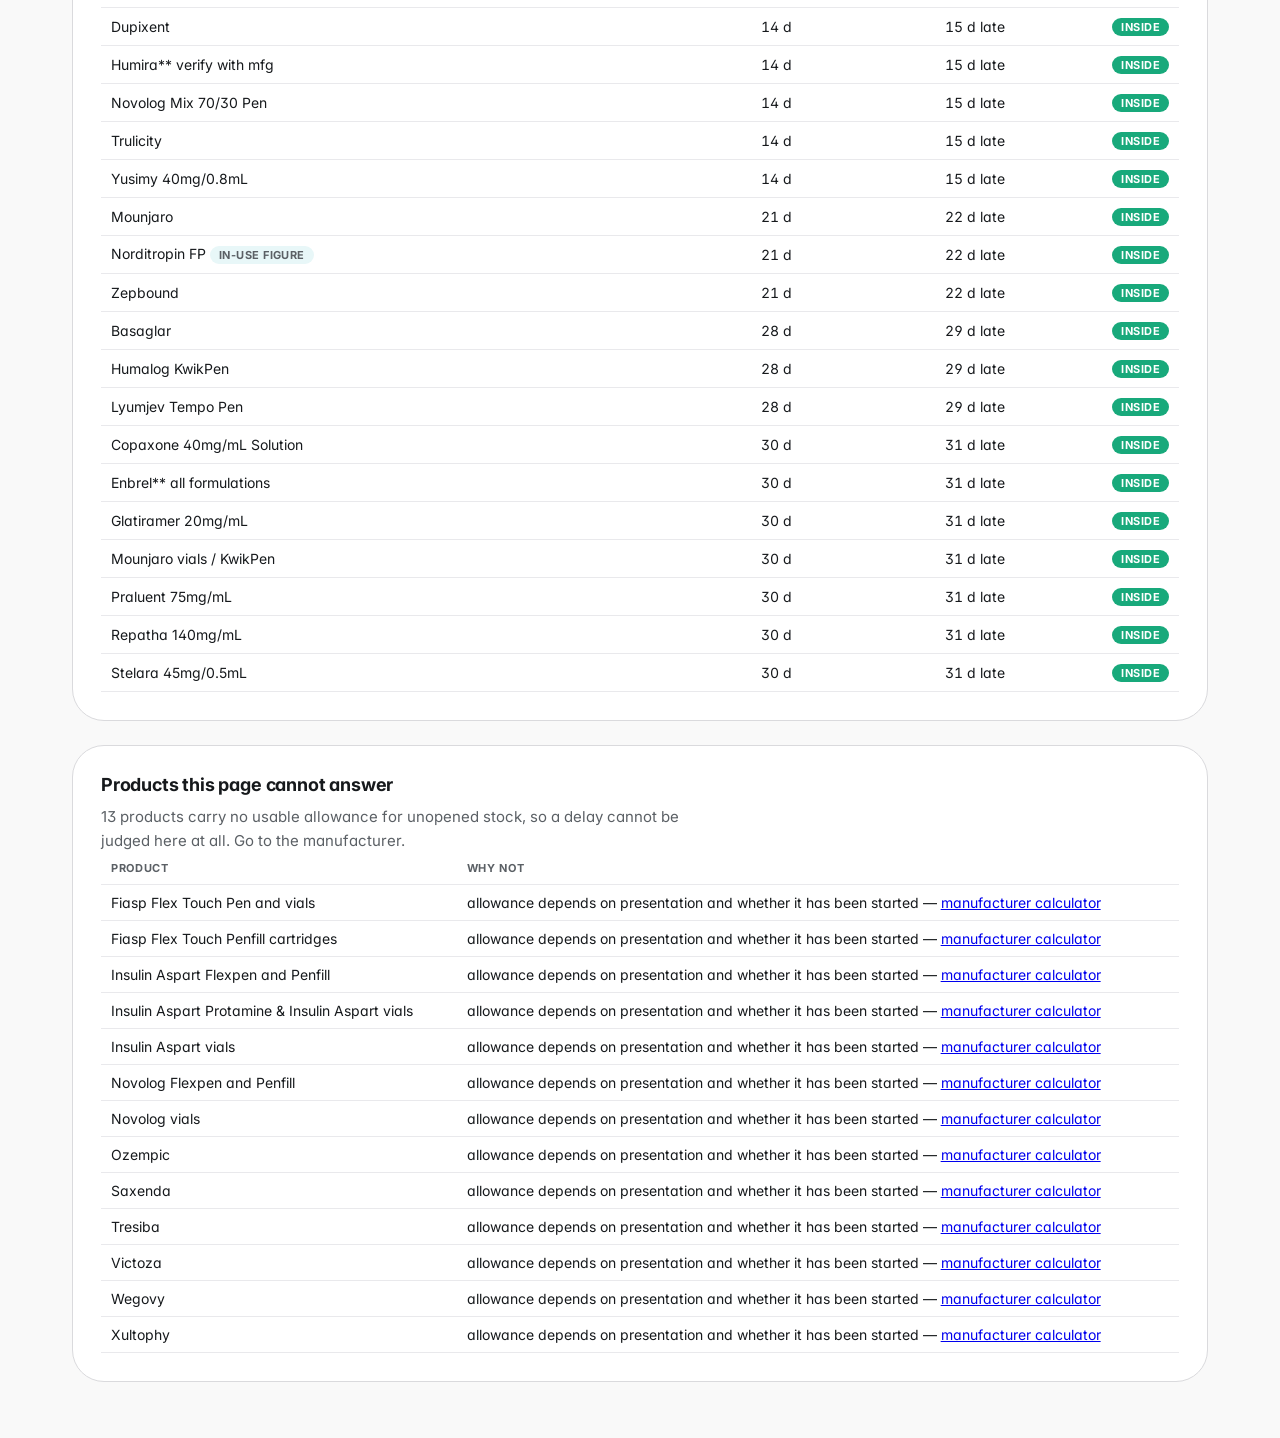
==== commit 74555ef5: "Add a playful layer: stepped motion, chunky surfaces, and a hidden retro mode Two shared files, retr" ====
--- a/delay-guide.html
+++ b/delay-guide.html
@@ -15,6 +15,7 @@
   <link rel="preconnect" href="https://fonts.googleapis.com" />
   <link rel="preconnect" href="https://fonts.gstatic.com" crossorigin />
   <link href="https://fonts.googleapis.com/css2?family=Inter:wght@400;600;700&display=swap" rel="stylesheet" />
+  <link rel="stylesheet" href="retro.css" />
   <style>
     /* ---- design tokens -------------------------------------------------
        Palette: Surfshark-derived. Teal = identity, coral = the one primary
@@ -430,5 +431,6 @@
 function toggleTheme() { const n = currentTheme() === 'dark' ? 'light' : 'dark'; document.documentElement.setAttribute('data-theme', n); try { localStorage.setItem('theme', n); } catch(e) {} syncThemeIcon(); }
 syncThemeIcon();
 </script>
+<script src="retro.js"></script>
 </body>
 </html>
--- a/retro.css
+++ b/retro.css
@@ -0,0 +1,129 @@
+/* ---------------------------------------------------------------------------
+   Playful layer. Two ideas do most of the work:
+     1. steps() timing instead of easing, so motion lands in discrete frames
+        the way a 16-bit sprite does rather than gliding.
+     2. hard offset shadows instead of soft blurs, so surfaces feel stacked.
+
+   Everything here is decoration. Nothing gates or delays a verdict, and the
+   whole file is inert under prefers-reduced-motion.
+--------------------------------------------------------------------------- */
+
+/* ---- chunky buttons ---------------------------------------------------- */
+.btn {
+  position: relative;
+  box-shadow: 0 3px 0 var(--btn-edge, var(--border));
+  transition: transform .06s steps(2), box-shadow .06s steps(2), background .12s;
+}
+.btn:active { transform: translateY(3px); box-shadow: 0 0 0 var(--btn-edge, var(--border)); }
+.btn-primary { --btn-edge: var(--text-muted); }
+.btn-cta { --btn-edge: var(--coral-deep); }
+.btn:disabled { transform: none; box-shadow: 0 3px 0 var(--border); opacity: .55; }
+
+/* ---- tabs: snap, don't glide ------------------------------------------- */
+.tab { transition: transform .08s steps(2), background .08s steps(2), color .08s; }
+.tab:hover:not(.active) { transform: translateY(-2px); }
+.tab.active { box-shadow: 0 3px 0 var(--teal); }
+
+/* pack-state buttons get the same physicality */
+.pack-btn { transition: transform .06s steps(2), box-shadow .06s steps(2), border-color .1s; box-shadow: 0 3px 0 transparent; }
+.pack-btn:active { transform: translateY(3px); }
+.pack-btn.active { box-shadow: 0 3px 0 var(--brand); }
+.chip { transition: transform .06s steps(2); }
+.chip:active { transform: translateY(2px); }
+
+/* ---- verdict lands like a title card ----------------------------------- */
+@keyframes stamp-ok      { 0% { transform: scale(1.35); opacity: 0; } 45% { transform: scale(1.35); opacity: 1; } 70% { transform: scale(.97); } 100% { transform: scale(1); } }
+@keyframes stamp-call    { 0% { transform: translateX(-10px); opacity: 0; } 30% { transform: translateX(8px); opacity: 1; } 55% { transform: translateX(-5px); } 80% { transform: translateX(3px); } 100% { transform: translateX(0); } }
+@keyframes stamp-replace { 0% { transform: scale(1.5); opacity: 0; } 50% { transform: scale(1.5); opacity: 1; } 100% { transform: scale(1); } }
+.verdict-card.ok      { animation: stamp-ok .26s steps(5) both; }
+.verdict-card.call    { animation: stamp-call .3s steps(6) both; }
+.verdict-card.replace { animation: stamp-replace .2s steps(3) both; }
+.verdict-card.wait    { animation: none; }
+
+/* ---- pixel loader: a parcel crossing a segmented bar -------------------- */
+.pixel-loader { display: flex; flex-direction: column; gap: 10px; align-items: center; padding: 8px 0 2px; }
+.pixel-loader .track { position: relative; width: 100%; max-width: 320px; height: 26px; }
+.pixel-loader .parcel {
+  position: absolute; top: 4px; left: 0; width: 18px; height: 18px;
+  image-rendering: pixelated; shape-rendering: crispEdges;
+  animation: parcel-run 3.2s steps(20) infinite, parcel-bob .4s steps(2) infinite alternate;
+}
+@keyframes parcel-run { from { left: 0; } to { left: calc(100% - 18px); } }
+@keyframes parcel-bob { from { transform: translateY(0); } to { transform: translateY(-3px); } }
+.pixel-loader .bar { display: flex; gap: 3px; width: 100%; max-width: 320px; }
+.pixel-loader .bar i { flex: 1; height: 8px; background: var(--border); border-radius: 1px; animation: bar-lit 1.6s steps(1) infinite; }
+.pixel-loader .bar i:nth-child(1) { animation-delay: 0s; }    .pixel-loader .bar i:nth-child(2) { animation-delay: .2s; }
+.pixel-loader .bar i:nth-child(3) { animation-delay: .4s; }   .pixel-loader .bar i:nth-child(4) { animation-delay: .6s; }
+.pixel-loader .bar i:nth-child(5) { animation-delay: .8s; }   .pixel-loader .bar i:nth-child(6) { animation-delay: 1s; }
+.pixel-loader .bar i:nth-child(7) { animation-delay: 1.2s; }  .pixel-loader .bar i:nth-child(8) { animation-delay: 1.4s; }
+@keyframes bar-lit { 0%, 45% { background: var(--teal); } 46%, 100% { background: var(--border); } }
+.pixel-loader .cap { font-size: 12px; color: var(--text-faint); letter-spacing: .04em; }
+
+/* the status line on the Excursion Check while it fetches */
+.scanning::after {
+  content: ''; display: inline-block; width: 42px; height: 8px; margin-left: 8px; vertical-align: 1px;
+  background: linear-gradient(90deg, var(--teal) 25%, transparent 25%); background-size: 14px 100%;
+  animation: scan .5s steps(3) infinite;
+}
+@keyframes scan { from { background-position: 0 0; } to { background-position: 42px 0; } }
+
+/* ---- retro mode: Konami, or five taps on the logo ---------------------- */
+:root[data-retro="on"] { --radius: 0px; --radius-lg: 0px; --radius-panel: 0px; --radius-pill: 0px; }
+/* The pixel font goes on headings and chrome only. Press Start 2P is very
+   wide, so running body copy in it wraps badly on a phone — and reserving it
+   for titles is closer to how a Genesis UI actually looked. Body text stays
+   Inter, which also means retro mode degrades gracefully if the font never
+   downloads: square corners, hard shadows and scanlines, just in Inter. */
+:root[data-retro="on"] .h1, :root[data-retro="on"] .today-day, :root[data-retro="on"] .verdict-big,
+:root[data-retro="on"] .rec-action, :root[data-retro="on"] .decision-big, :root[data-retro="on"] .section-label,
+:root[data-retro="on"] .tab, :root[data-retro="on"] .btn, :root[data-retro="on"] .card-title,
+:root[data-retro="on"] .badge, :root[data-retro="on"] .pixel-loader .cap {
+  font-family: 'Press Start 2P', var(--font-sans); text-transform: uppercase; line-height: 1.5;
+}
+:root[data-retro="on"] .today-day { font-size: 22px; letter-spacing: 0; }
+:root[data-retro="on"] .verdict-big { font-size: 17px; }
+:root[data-retro="on"] .rec-action, :root[data-retro="on"] .decision-big { font-size: 15px; }
+:root[data-retro="on"] .h1 { font-size: 13px; }
+:root[data-retro="on"] .card-title { font-size: 11px; }
+:root[data-retro="on"] .section-label, :root[data-retro="on"] .badge { font-size: 8px; letter-spacing: 0; }
+@media (max-width: 600px) {
+  :root[data-retro="on"] .today-day { font-size: 16px; }
+  :root[data-retro="on"] .verdict-big { font-size: 13px; }
+  :root[data-retro="on"] .h1 { font-size: 10px; }
+}
+:root[data-retro="on"] .card, :root[data-retro="on"] .verdict-card, :root[data-retro="on"] .hero {
+  border: 3px solid var(--text); box-shadow: 6px 6px 0 var(--text); }
+:root[data-retro="on"] .btn { border: 3px solid var(--text); box-shadow: 4px 4px 0 var(--text); font-size: 9px; padding: 14px 18px; }
+:root[data-retro="on"] .btn:active { transform: translate(4px, 4px); box-shadow: 0 0 0 var(--text); }
+:root[data-retro="on"] .tab { border: 2px solid transparent; font-size: 9px; }
+:root[data-retro="on"] .tab.active { border-color: var(--text); box-shadow: 3px 3px 0 var(--text); }
+/* scanlines + a slow CRT roll */
+:root[data-retro="on"] body::after {
+  content: ''; position: fixed; inset: 0; pointer-events: none; z-index: 9998; mix-blend-mode: multiply;
+  background: repeating-linear-gradient(to bottom, rgba(0,0,0,.16) 0 1px, transparent 1px 3px);
+}
+:root[data-retro="on"] body::before {
+  content: ''; position: fixed; left: 0; right: 0; height: 120px; pointer-events: none; z-index: 9999;
+  background: linear-gradient(to bottom, transparent, rgba(255,255,255,.05), transparent);
+  animation: crt-roll 7s linear infinite;
+}
+@keyframes crt-roll { from { top: -120px; } to { top: 100%; } }
+
+/* the card that announces it */
+.retro-toast {
+  position: fixed; inset: 0; display: grid; place-items: center; z-index: 10000; pointer-events: none;
+  animation: toast-life 1.8s steps(6) forwards;
+}
+.retro-toast span {
+  font-family: 'Press Start 2P', var(--font-sans); font-size: 18px; text-align: center; line-height: 1.8;
+  color: var(--promo-gold, #ffc200); background: #16191c; padding: 22px 26px;
+  border: 4px solid var(--promo-gold, #ffc200); box-shadow: 10px 10px 0 rgba(0,0,0,.45);
+}
+@keyframes toast-life { 0% { opacity: 0; transform: scale(1.4); } 20% { opacity: 1; transform: scale(1); } 80% { opacity: 1; } 100% { opacity: 0; } }
+
+/* ---- honour the setting ------------------------------------------------ */
+@media (prefers-reduced-motion: reduce) {
+  .btn, .tab, .pack-btn, .chip, .verdict-card, .pixel-loader .parcel, .pixel-loader .bar i,
+  .scanning::after, .retro-toast, :root[data-retro="on"] body::before { animation: none !important; transition: none !important; }
+  .btn:active, .pack-btn:active, .chip:active, .tab:hover { transform: none !important; }
+}
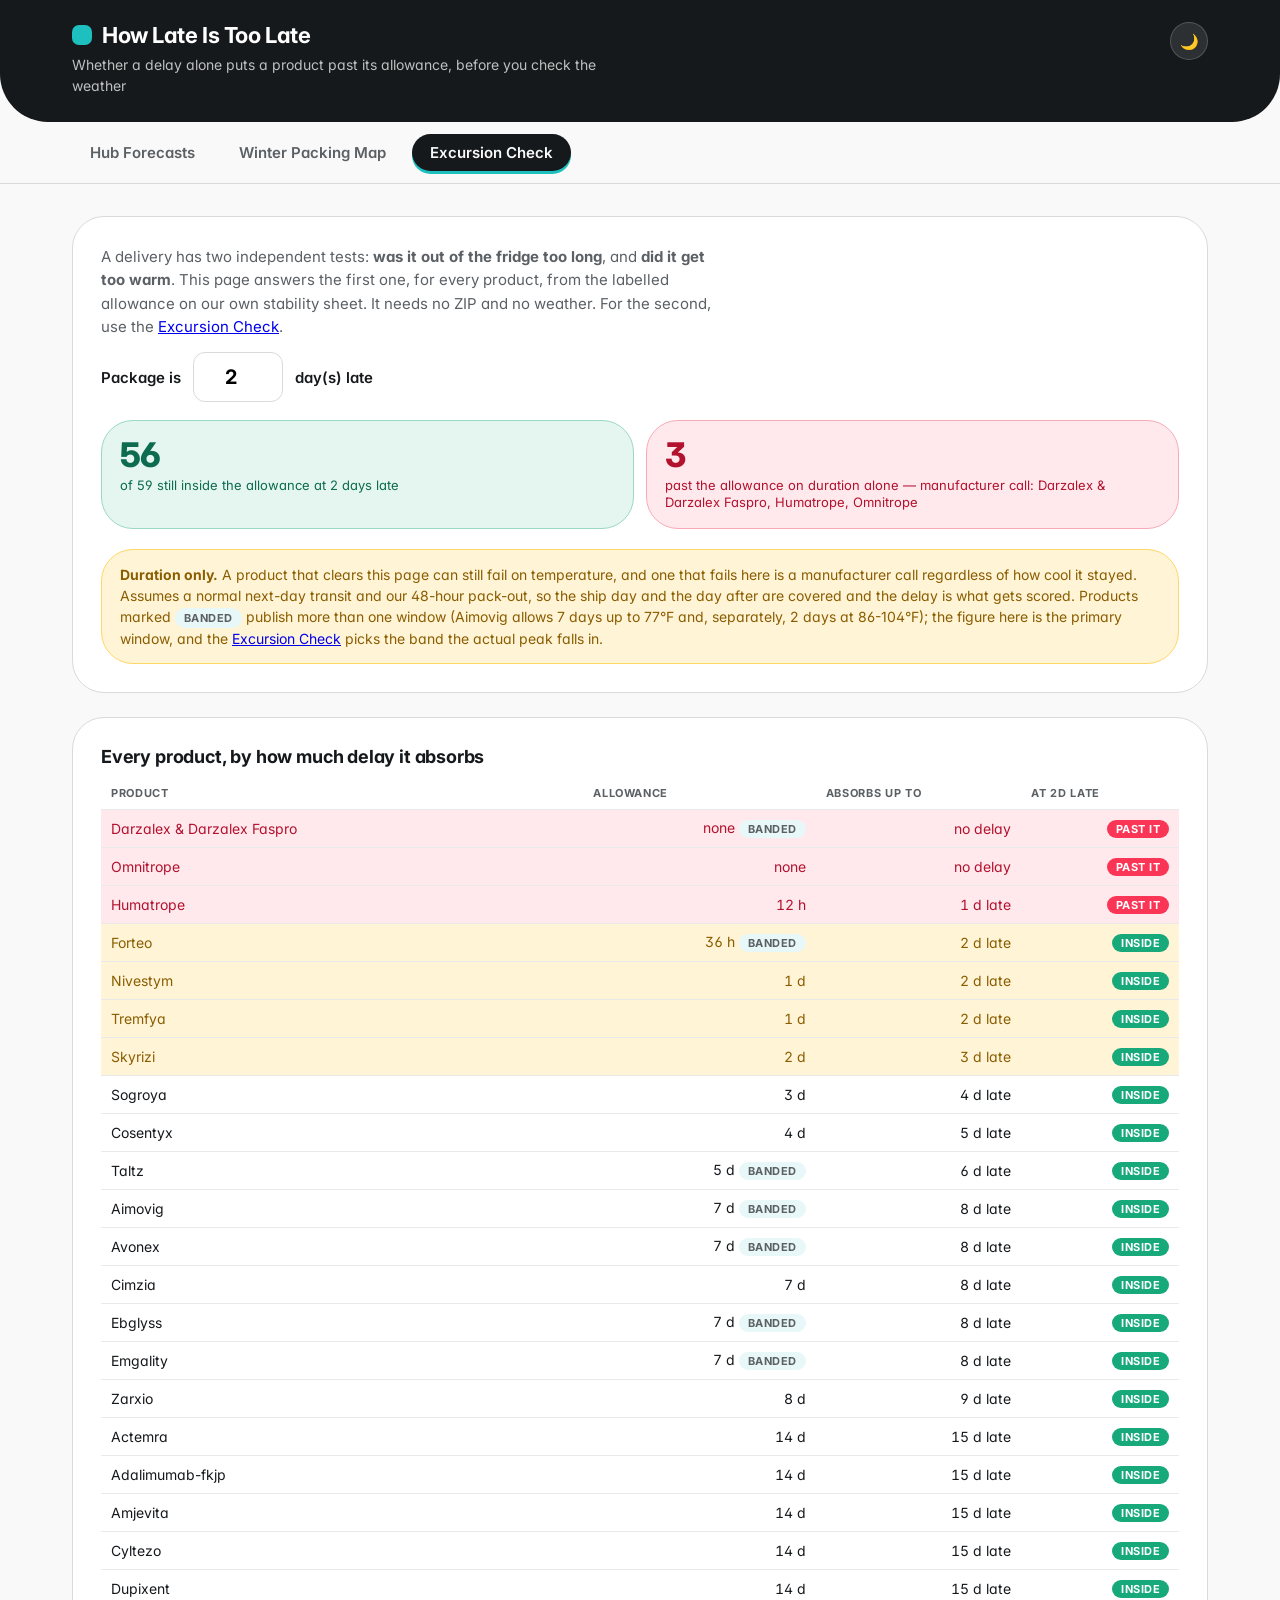
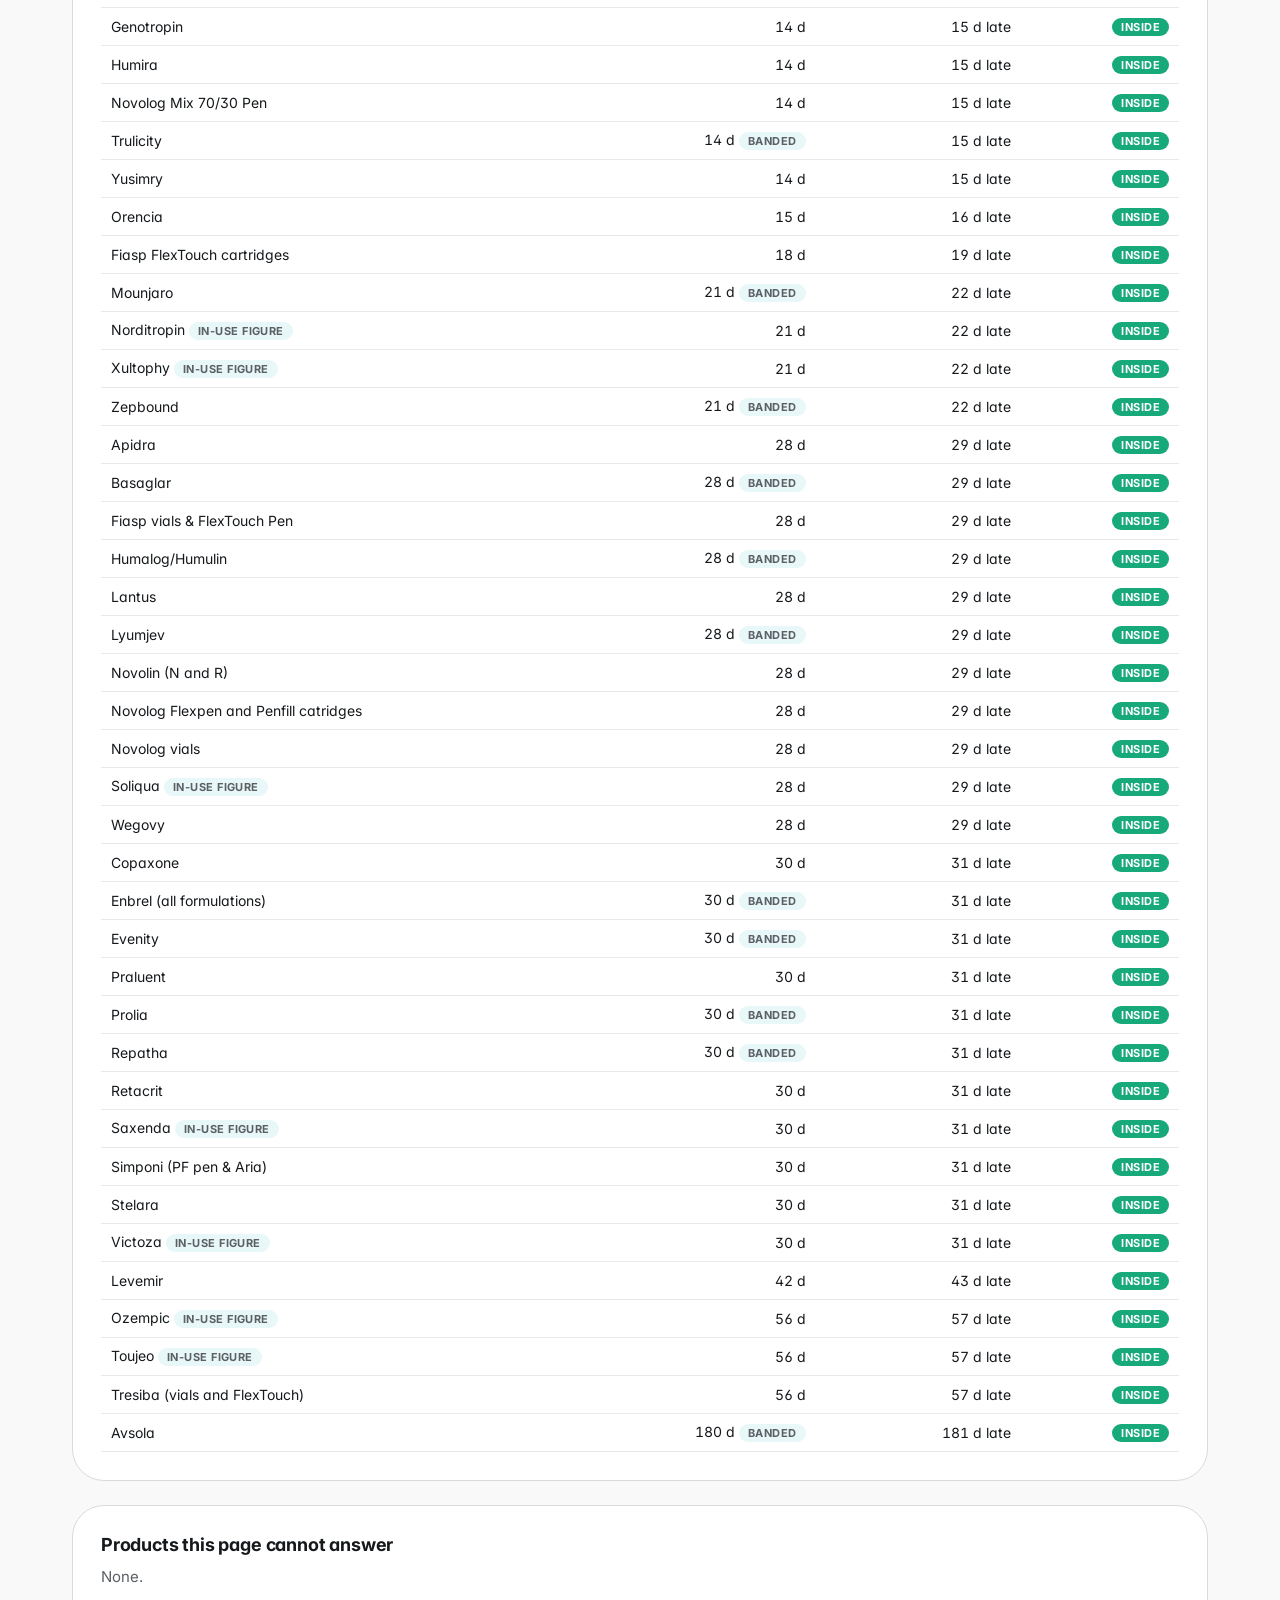
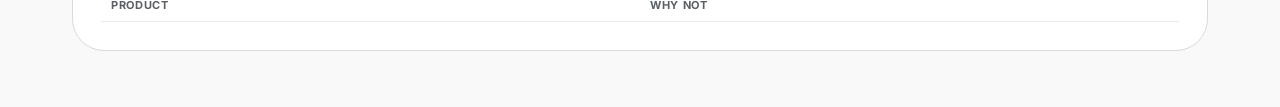
==== commit a7847a59: "Convert the new Temp Excursion sheet The pharmacy's revised stability sheet replaces the old one: 64" ====
--- a/delay-guide.html
+++ b/delay-guide.html
@@ -358,25 +358,25 @@
 
 <script>
 const PACKOUT_RATING_HOURS = 48;
-// Next-day air, so a package N days late spends N+1 days in transit. The
-// pack-out covers the ship day and the day after, leaving N-1 days scored
-// against the allowance. It is inside the allowance while N-1 <= allowance,
-// i.e. up to allowance + 1 days late.
-const NORMAL_TRANSIT_DAYS = 1;
-function allowanceDays(d) {
-  const h = d.allowanceHours;
-  return h == null ? null : Math.max(1, Math.ceil(h / 24));
-}
+const PICKUP_HOUR = 16;
+// Next-day air: a package N days late arrives around midday N+1 days after the
+// 4pm pick-up, i.e. 20 + 24N hours. The pack-out covers the first 48 of those
+// and the rest must fit the allowance. Worked in hours, so for whole-day
+// allowances this is allowance days + 1, and a short allowance (Forteo's 36
+// hours, Humatrope's 12) is not rounded up to a day it does not have.
+// Kept identical to maxDaysLate() in excursion.html.
 function maxDaysLate(d) {
   if (d.noExcursion) return 0;
-  const a = allowanceDays(d);
-  return a == null ? null : a + 1;
+  const a = d.allowanceHours;
+  if (a == null) return null;
+  const onTime = 24 - PICKUP_HOUR + 12;
+  return Math.max(0, Math.floor((a + PACKOUT_RATING_HOURS - onTime) / 24));
 }
 function allowanceLabel(d) {
   if (d.noExcursion) return 'none';
   const h = d.allowanceHours;
   if (h == null) return '—';
-  return h < 24 ? h + ' h' : Math.round(h / 24) + ' d';
+  return h < 24 || h % 24 ? h + ' h' : h / 24 + ' d';
 }
 let DRUGS = [];
 
--- a/retro.css
+++ b/retro.css
@@ -127,3 +127,177 @@
   .scanning::after, .retro-toast, :root[data-retro="on"] body::before { animation: none !important; transition: none !important; }
   .btn:active, .pack-btn:active, .chip:active, .tab:hover { transform: none !important; }
 }
+
+/* ---- the party (retro mode, Excursion Check only) ---------------------- */
+.sf-stage { position: fixed; inset: 0; pointer-events: none; z-index: 40; overflow: hidden; }
+.sf-turf {
+  position: absolute; left: 0; right: 0; bottom: 0; height: 42px;
+  image-rendering: pixelated; background-repeat: repeat-x; background-size: 96px 42px;
+  border-top: 3px solid #2f6b29;
+}
+.sf-tree { position: absolute; left: 0; top: 0; width: 48px; height: 42px; image-rendering: pixelated;
+  background-repeat: no-repeat; background-size: 100% 100%; filter: drop-shadow(0 2px 0 rgba(0,0,0,.25)); }
+.sf-decor { position: absolute; width: 15px; height: 15px; image-rendering: pixelated;
+  background-repeat: no-repeat; background-size: 100% 100%; }
+.sf-actor {
+  position: absolute; left: 0; top: 0; padding: 0; border: 0; background-color: transparent;
+  background-repeat: no-repeat; image-rendering: pixelated; cursor: pointer; pointer-events: auto;
+  transform-origin: 50% 100%; filter: drop-shadow(0 2px 0 rgba(0,0,0,.25)); will-change: transform;
+}
+.sf-actor:hover { filter: drop-shadow(0 2px 0 rgba(0,0,0,.35)) brightness(1.1); }
+.sf-actor:focus-visible { outline: 2px solid #ffd34d; outline-offset: 3px; }
+.sf-bird { filter: drop-shadow(0 6px 0 rgba(0,0,0,.15)); }
+
+/* over-head chatter */
+.sf-bubble {
+  position: absolute; left: 0; top: 0; max-width: 200px; padding: 5px 8px; font-size: 11px; line-height: 1.35;
+  background: var(--surface); color: var(--text); border: 2px solid var(--text); box-shadow: 2px 2px 0 var(--text);
+  white-space: nowrap; overflow: hidden; text-overflow: ellipsis; opacity: 0; pointer-events: none;
+  transition: opacity .12s steps(2); margin-left: -60px; margin-top: -34px;
+}
+.sf-bubble.on { opacity: 1; }
+:root[data-retro="on"] .sf-bubble { font-family: 'Press Start 2P', var(--font-sans); font-size: 7px; line-height: 1.6; }
+
+/* footsteps and sparkle */
+.sf-dust { position: absolute; left: 0; top: 0; width: 6px; height: 6px; background: rgba(120,100,70,.45);
+  animation: sf-dust .4s steps(3) forwards; }
+@keyframes sf-dust { to { transform: translate(var(--tx, 0), -10px) scale(2); opacity: 0; } }
+.sf-spark { position: absolute; left: 0; top: 0; width: 5px; height: 5px; background: #ffd34d;
+  box-shadow: 0 0 0 1px #fff3b0; animation: sf-spark .7s steps(5) forwards; }
+@keyframes sf-spark { to { transform: translate(calc(var(--dx)), calc(var(--dy))) scale(0); opacity: 0; } }
+
+/* the Heat Wave */
+.sf-enemy { position: absolute; left: 0; top: 0; width: 48px; height: 36px; image-rendering: pixelated;
+  background-repeat: no-repeat; background-size: 100% 100%; animation: sf-wobble .5s steps(2) infinite;
+  filter: drop-shadow(0 0 4px rgba(226,69,60,.7)); }
+@keyframes sf-wobble { 50% { margin-top: -4px; } }
+.sf-enemy.hit { filter: brightness(3) drop-shadow(0 0 6px #fff); }
+.sf-enemy.down { animation: sf-down .5s steps(4) forwards; }
+@keyframes sf-down { to { transform: scale(0) rotate(180deg); opacity: 0; } }
+
+/* the dialogue box, straight out of a 16-bit tactics game */
+.sf-box {
+  position: absolute; left: 12px; right: 12px; bottom: 56px; max-width: 560px; margin: 0 auto;
+  display: none; gap: 12px; align-items: flex-start; pointer-events: auto; cursor: pointer;
+  background: #10224a; border: 4px solid #e8ecf6; border-radius: 0;
+  box-shadow: inset 0 0 0 2px #10224a, 0 0 0 2px #0a1430, 6px 6px 0 rgba(0,0,0,.4); padding: 12px 14px;
+}
+.sf-box.on { display: flex; }
+.sf-portrait { flex: none; width: 64px; height: 64px; image-rendering: pixelated; background-repeat: no-repeat;
+  background-size: 100% 100%; background-position: center top; background-color: #2a3f75; border: 3px solid #e8ecf6; }
+.sf-body { flex: 1; min-width: 0; }
+.sf-head { display: flex; align-items: baseline; gap: 8px; margin-bottom: 6px; }
+.sf-name { color: #ffd34d; font-weight: 700; letter-spacing: .06em; font-size: 13px; }
+.sf-role { color: #9fb4e0; font-size: 11px; }
+.sf-text { color: #fff; font-size: 13px; line-height: 1.5; margin: 0; }
+.sf-more { align-self: flex-end; color: #ffd34d; font-size: 11px; animation: sf-blink 1s steps(1) infinite; }
+@keyframes sf-blink { 0%, 50% { opacity: 1; } 51%, 100% { opacity: 0; } }
+:root[data-retro="on"] .sf-name, :root[data-retro="on"] .sf-role, :root[data-retro="on"] .sf-text {
+  font-family: 'Press Start 2P', var(--font-sans); line-height: 1.8; }
+:root[data-retro="on"] .sf-name { font-size: 10px; }
+:root[data-retro="on"] .sf-role { font-size: 7px; }
+:root[data-retro="on"] .sf-text { font-size: 9px; }
+.sf-choices { display: flex; gap: 8px; margin-top: 10px; }
+.sf-choice { background: #2a3f75; color: #fff; border: 2px solid #e8ecf6; border-radius: 0; padding: 7px 14px;
+  font-size: 12px; font-weight: 700; letter-spacing: .05em; cursor: pointer; box-shadow: 3px 3px 0 rgba(0,0,0,.35);
+  transition: transform .06s steps(2), box-shadow .06s steps(2); }
+.sf-choice:hover { background: #38529a; }
+.sf-choice:active { transform: translate(3px, 3px); box-shadow: 0 0 0 rgba(0,0,0,.35); }
+:root[data-retro="on"] .sf-choice { font-family: 'Press Start 2P', var(--font-sans); font-size: 9px; padding: 9px 12px; }
+
+/* party roster */
+.sf-roster { position: absolute; right: 10px; top: 96px; width: 168px; pointer-events: auto;
+  background: #10224a; border: 3px solid #e8ecf6; box-shadow: 4px 4px 0 rgba(0,0,0,.4); padding: 6px; }
+.sf-roster-title { color: #ffd34d; font-size: 10px; font-weight: 700; letter-spacing: .1em; padding: 2px 4px 6px; }
+.sf-roster-row { display: flex; align-items: center; gap: 6px; width: 100%; text-align: left; background: transparent;
+  border: 0; color: #fff; padding: 3px 4px; font-size: 11px; font-weight: 700; cursor: pointer; }
+.sf-roster-row:hover { background: #2a3f75; }
+.sf-roster-dot { width: 16px; height: 14px; image-rendering: pixelated; background-repeat: no-repeat;
+  background-size: 100% 100%; background-color: #2a3f75; border: 1px solid #e8ecf6; flex: none; }
+.sf-roster-role { margin-left: auto; color: #9fb4e0; font-size: 9px; font-weight: 400; }
+:root[data-retro="on"] .sf-roster-title, :root[data-retro="on"] .sf-roster-row { font-family: 'Press Start 2P', var(--font-sans); }
+:root[data-retro="on"] .sf-roster-title { font-size: 8px; }
+:root[data-retro="on"] .sf-roster-row { font-size: 7px; }
+:root[data-retro="on"] .sf-roster-role { font-size: 6px; }
+@media (max-width: 700px) { .sf-roster { display: none; } }
+
+/* Ice Run */
+.sf-parcel { position: absolute; left: 0; bottom: 34px; width: 27px; height: 27px; padding: 0; border: 0;
+  background-color: transparent; background-repeat: no-repeat; background-size: 100% 100%; image-rendering: pixelated;
+  cursor: pointer; pointer-events: auto; filter: drop-shadow(0 2px 0 rgba(0,0,0,.3)); }
+.sf-parcel.caught { animation: sf-pop .18s steps(3) forwards; }
+@keyframes sf-pop { to { transform: scale(1.8); opacity: 0; } }
+.sf-hud { position: absolute; right: 12px; bottom: 52px; pointer-events: none; background: #10224a; color: #ffd34d;
+  border: 3px solid #e8ecf6; padding: 6px 10px; font-size: 12px; letter-spacing: .06em; font-variant-numeric: tabular-nums; }
+:root[data-retro="on"] .sf-hud { font-family: 'Press Start 2P', var(--font-sans); font-size: 9px; }
+
+@media (max-width: 600px) { .sf-box { bottom: 50px; padding: 10px; } .sf-portrait { width: 48px; height: 48px; } }
+@media (prefers-reduced-motion: reduce) { .sf-stage { display: none; } }
+
+/* ---- leaving retro mode ------------------------------------------------ */
+.retro-exit { display: none; }
+:root[data-retro="on"] .retro-exit {
+  display: inline-flex; align-items: center; cursor: pointer;
+  background: var(--promo-gold, #ffc200); color: #16191c; border: 2px solid #16191c; box-shadow: 3px 3px 0 rgba(0,0,0,.45);
+  padding: 7px 11px; font-size: 9px; font-weight: 700; letter-spacing: .06em; font-family: 'Press Start 2P', var(--font-sans);
+  transition: transform .06s steps(2), box-shadow .06s steps(2);
+}
+:root[data-retro="on"] .retro-exit:active { transform: translate(3px, 3px); box-shadow: 0 0 0 rgba(0,0,0,.45); }
+
+/* ---- THE HEAT FRONT (tactics battle) ------------------------------------ */
+.sfb { position: absolute; inset: 0; display: grid; place-items: center; pointer-events: auto; background: rgba(6,10,22,.72); z-index: 60; }
+.sfb-frame { --sfb-tile: 40px; --sfb-th: 46px; position: relative; background: #10224a; border: 4px solid #e8ecf6;
+  box-shadow: inset 0 0 0 2px #10224a, 0 0 0 2px #0a1430, 8px 8px 0 rgba(0,0,0,.5); padding: 10px; max-width: 96vw; }
+.sfb-top { display: flex; align-items: center; gap: 14px; margin-bottom: 8px; color: #ffd34d; font-weight: 700; letter-spacing: .08em; font-size: 12px; }
+.sfb-turn { color: #9fb4e0; font-weight: 400; margin-left: auto; font-size: 11px; }
+.sfb-close { background: #2a3f75; color: #fff; border: 2px solid #e8ecf6; width: 28px; height: 28px; cursor: pointer; font-size: 12px; }
+.sfb-grid { position: relative; display: grid; grid-auto-rows: var(--sfb-tile); gap: 0; border: 3px solid #0a1430; background: #2f6b29; }
+.sfb-tile { width: var(--sfb-tile); height: var(--sfb-tile); box-shadow: inset 0 0 0 1px rgba(0,0,0,.12); }
+.sfb-tile.grass { background: #4f9c42; }
+.sfb-tile.forest { background: #2f7d34; background-image: radial-gradient(circle at 30% 40%, #3d8f3a 30%, transparent 32%), radial-gradient(circle at 70% 65%, #3d8f3a 28%, transparent 30%); }
+.sfb-tile.rock { background: #8d8f96; background-image: linear-gradient(135deg, #a9abb2 25%, transparent 26%), linear-gradient(315deg, #6d6f76 25%, transparent 26%); }
+.sfb-tile.road { background: #c9b48a; }
+.sfb-tile.reach { box-shadow: inset 0 0 0 3px #6ad3ff, inset 0 0 0 40px rgba(106,211,255,.28); cursor: pointer; }
+.sfb-tile.target { box-shadow: inset 0 0 0 3px #fa3556, inset 0 0 0 40px rgba(250,53,86,.3); cursor: pointer; animation: sf-blink .8s steps(1) infinite; }
+.sfb-tile.ally-target { box-shadow: inset 0 0 0 3px #3fa34d, inset 0 0 0 40px rgba(63,163,77,.3); cursor: pointer; }
+.sfb-unit { position: absolute; left: calc(var(--gx) * var(--sfb-tile) - 4px); top: calc(var(--gy) * var(--sfb-tile) - 12px);
+  width: 48px; height: 54px; image-rendering: pixelated; background-repeat: no-repeat; background-position: -192px 0;
+  pointer-events: auto; cursor: pointer; filter: drop-shadow(0 2px 0 rgba(0,0,0,.35)); transition: left .22s steps(4), top .22s steps(4); }
+.sfb-unit.foe { background-position: 0 0; background-size: 100% 100%; top: calc(var(--gy) * var(--sfb-tile) - 6px); }
+.sfb-unit.boss { transform: scale(1.35); transform-origin: 50% 100%; }
+.sfb-unit.active { filter: drop-shadow(0 0 3px #ffd34d) drop-shadow(0 2px 0 rgba(0,0,0,.35)); animation: sf-bounce .6s steps(2) infinite; }
+@keyframes sf-bounce { 50% { margin-top: -4px; } }
+.sfb-unit.hit { filter: brightness(3); animation: sfb-shake .2s steps(3); }
+@keyframes sfb-shake { 33% { margin-left: -4px; } 66% { margin-left: 4px; } }
+.sfb-unit.lunge-r { margin-left: 14px; } .sfb-unit.lunge-l { margin-left: -14px; }
+.sfb-unit.healed { filter: drop-shadow(0 0 5px #7fdcdc) brightness(1.3); }
+.sfb-unit.dead { animation: sf-down .4s steps(4) forwards; }
+.sfb-unit.low .sfb-hp b { background: #fa3556; }
+.sfb-hp { position: absolute; left: 6px; right: 6px; bottom: 2px; height: 4px; background: #0a1430; border: 1px solid #0a1430; }
+.sfb-hp b { display: block; height: 100%; background: #3fa34d; }
+.sfb-bottom { display: grid; grid-template-columns: 200px 1fr; grid-template-rows: auto auto; gap: 8px 12px; margin-top: 10px; color: #fff; }
+.sfb-card { grid-row: 1 / 3; display: flex; gap: 8px; align-items: center; background: #0a1430; border: 2px solid #e8ecf6; padding: 6px; }
+.sfb-portrait { width: 44px; height: 44px; flex: none; image-rendering: pixelated; background-repeat: no-repeat; background-size: 100% 100%; background-color: #2a3f75; border: 2px solid #e8ecf6; }
+.sfb-name { color: #ffd34d; font-weight: 700; font-size: 12px; letter-spacing: .06em; }
+.sfb-stats { font-size: 11px; color: #d9e2f5; white-space: pre; margin-top: 3px; }
+.sfb-log { background: #0a1430; border: 2px solid #e8ecf6; padding: 8px 10px; font-size: 12px; line-height: 1.4; min-height: 36px; }
+.sfb-actions { display: flex; flex-wrap: wrap; gap: 6px; }
+.sfb-btn { background: #2a3f75; color: #fff; border: 2px solid #e8ecf6; padding: 6px 10px; font-size: 11px; font-weight: 700; letter-spacing: .05em; cursor: pointer;
+  box-shadow: 3px 3px 0 rgba(0,0,0,.35); transition: transform .06s steps(2), box-shadow .06s steps(2); }
+.sfb-btn:hover { background: #38529a; } .sfb-btn:active { transform: translate(3px,3px); box-shadow: 0 0 0 rgba(0,0,0,.35); }
+.sfb-btn.atk { background: #7a1b2b; } .sfb-btn.sp { background: #1f5a3a; }
+.sfb-banner { position: absolute; inset: 0; display: none; place-items: center; text-align: center; background: rgba(10,20,48,.88); }
+.sfb-banner.on { display: grid; }
+.sfb-banner-title { color: #ffd34d; font-size: 34px; font-weight: 800; letter-spacing: .1em; animation: stamp-ok .3s steps(4) both; }
+.sfb-banner-sub { color: #fff; font-size: 12px; margin: 10px 20px 16px; line-height: 1.6; }
+:root[data-retro="on"] .sfb-top, :root[data-retro="on"] .sfb-name, :root[data-retro="on"] .sfb-log, :root[data-retro="on"] .sfb-btn,
+:root[data-retro="on"] .sfb-banner-title, :root[data-retro="on"] .sfb-banner-sub, :root[data-retro="on"] .sfb-stats { font-family: 'Press Start 2P', var(--font-sans); }
+:root[data-retro="on"] .sfb-top { font-size: 9px; } :root[data-retro="on"] .sfb-turn { font-size: 7px; }
+:root[data-retro="on"] .sfb-name { font-size: 9px; } :root[data-retro="on"] .sfb-stats { font-size: 7px; line-height: 1.8; }
+:root[data-retro="on"] .sfb-log { font-size: 8px; line-height: 1.8; } :root[data-retro="on"] .sfb-btn { font-size: 7px; padding: 8px 9px; }
+:root[data-retro="on"] .sfb-banner-title { font-size: 22px; } :root[data-retro="on"] .sfb-banner-sub { font-size: 8px; line-height: 2; }
+.sf-roster-battle { display: block; width: 100%; margin: 0 0 6px; background: #7a1b2b; color: #ffd34d; border: 2px solid #e8ecf6; padding: 6px; font-size: 10px; font-weight: 700; letter-spacing: .08em; cursor: pointer; }
+.sf-roster-battle:hover { background: #a02439; }
+:root[data-retro="on"] .sf-roster-battle { font-family: 'Press Start 2P', var(--font-sans); font-size: 7px; }
+@media (max-width: 640px) { .sfb-frame { --sfb-tile: 26px; } .sfb-unit { width: 32px; height: 36px; background-position: -128px 0; left: calc(var(--gx) * var(--sfb-tile) - 3px); top: calc(var(--gy) * var(--sfb-tile) - 8px); }
+  .sfb-unit.foe { top: calc(var(--gy) * var(--sfb-tile) - 4px); } .sfb-bottom { grid-template-columns: 1fr; } .sfb-card { grid-row: auto; } }
